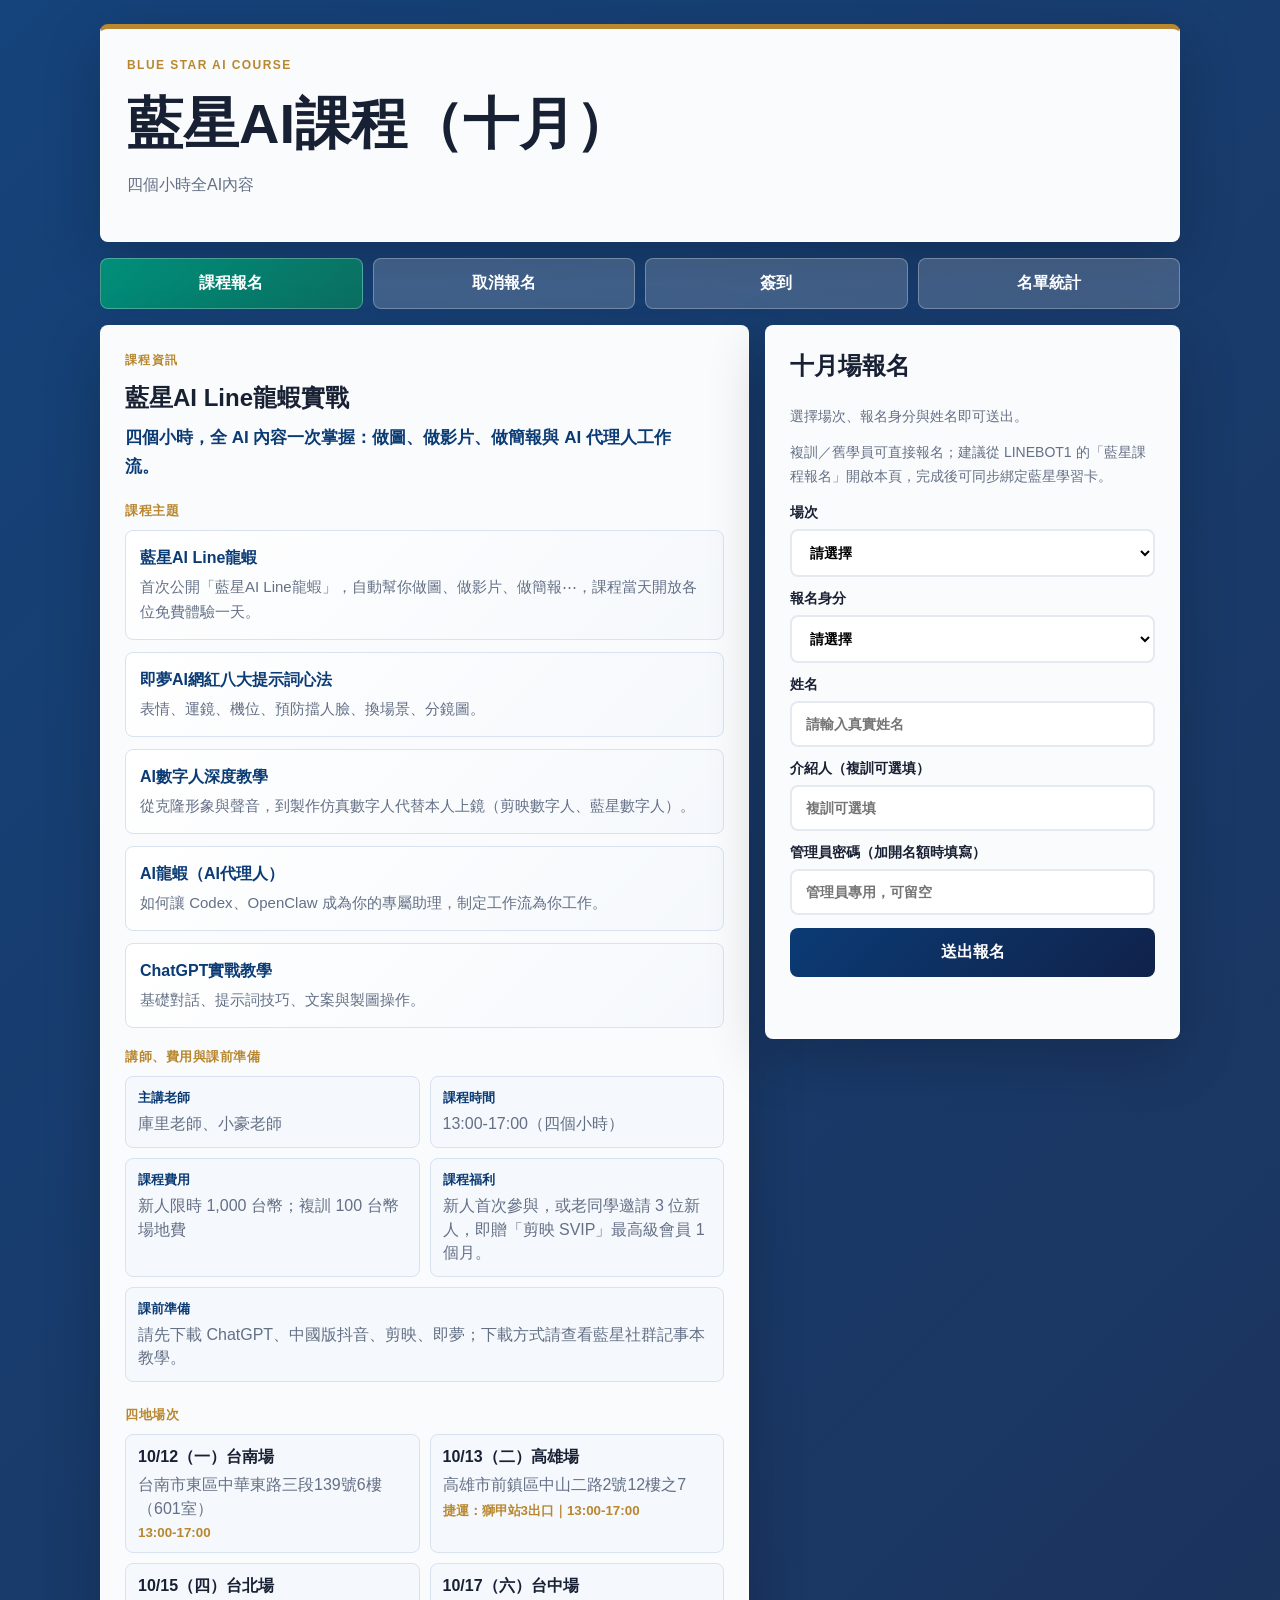
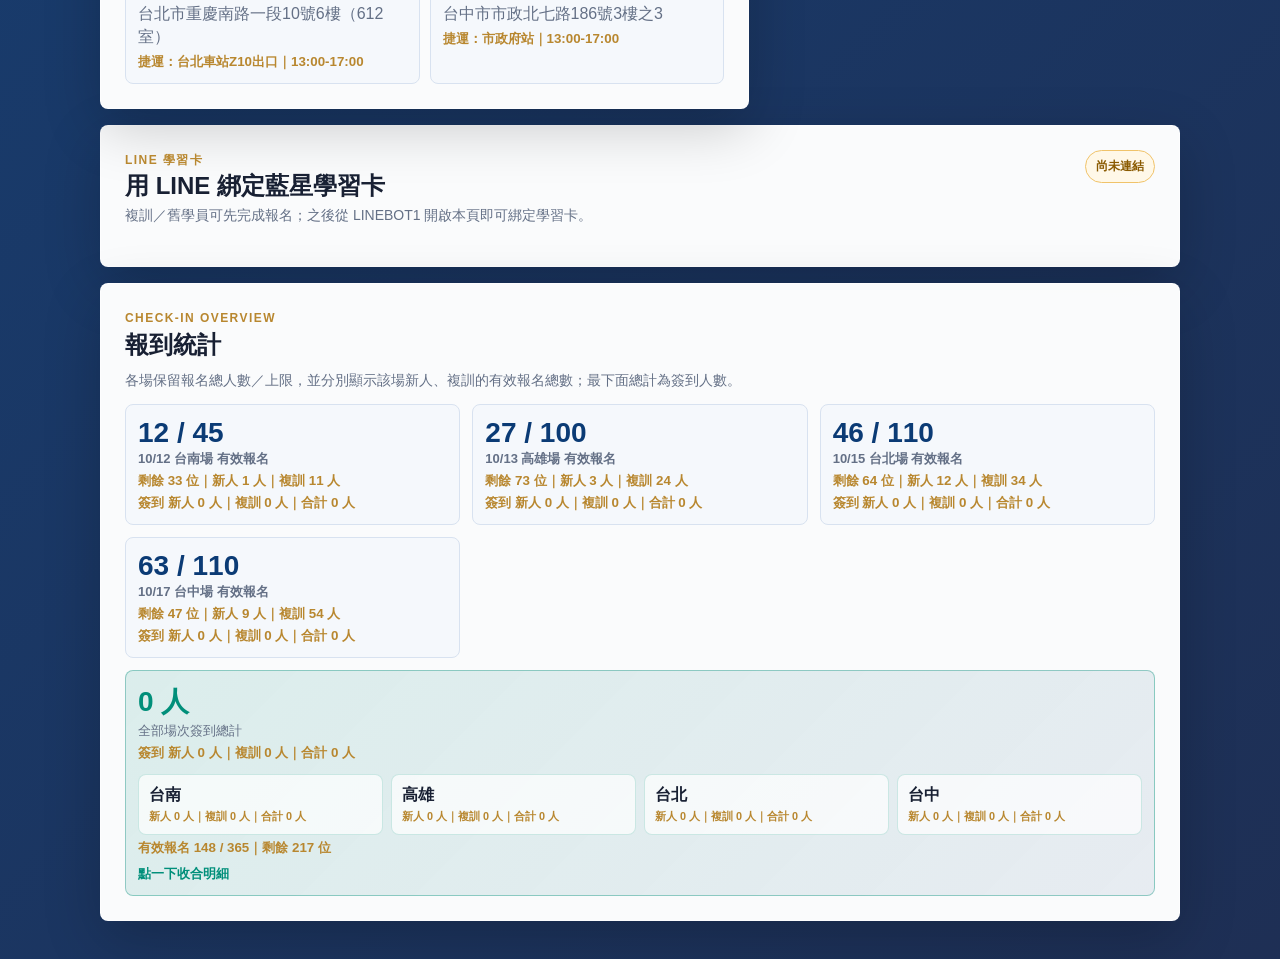
==== index.html @ 9836a5cd "Harden course check-in API connectivity" ====
<!doctype html>
<html lang="zh-Hant">
<head>
  <meta charset="utf-8">
  <meta name="viewport" content="width=device-width, initial-scale=1, viewport-fit=cover">
  <title>藍星AI課程（十月）｜報名簽到系統</title>
  <meta name="description" content="藍星AI課程十月場次報名、取消報名、學員簽到與名單統計系統。四個小時全AI內容。">
  <link rel="stylesheet" href="./styles.css?v=20260827010000">
</head>
<body>
  <main class="app">
    <section class="hero">
      <p class="eyebrow">Blue Star AI Course</p>
      <h1>藍星AI課程（十月）</h1>
      <p>四個小時全AI內容</p>
    </section>

    <nav class="tabs" aria-label="功能選單">
      <button class="tab active" type="button" data-view="register">課程報名</button>
      <button class="tab" type="button" data-view="cancel">取消報名</button>
      <button class="tab" type="button" data-view="checkin">簽到</button>
      <button class="tab" type="button" data-view="roster">名單統計</button>
    </nav>

    <section class="view active" id="register">
      <div class="grid">
        <article class="panel course">
          <p class="eyebrow">課程資訊</p>
          <h2>藍星AI Line龍蝦實戰</h2>
          <p class="course-lead">四個小時，全 AI 內容一次掌握：做圖、做影片、做簡報與 AI 代理人工作流。</p>
          <h3 class="section-label">課程主題</h3>
          <ul class="benefits">
            <li><strong>藍星AI Line龍蝦</strong><span>首次公開「藍星AI Line龍蝦」，自動幫你做圖、做影片、做簡報⋯，課程當天開放各位免費體驗一天。</span></li>
            <li><strong>即夢AI網紅八大提示詞心法</strong><span>表情、運鏡、機位、預防擋人臉、換場景、分鏡圖。</span></li>
            <li><strong>AI數字人深度教學</strong><span>從克隆形象與聲音，到製作仿真數字人代替本人上鏡（剪映數字人、藍星數字人）。</span></li>
            <li><strong>AI龍蝦（AI代理人）</strong><span>如何讓 Codex、OpenClaw 成為你的專屬助理，制定工作流為你工作。</span></li>
            <li><strong>ChatGPT實戰教學</strong><span>基礎對話、提示詞技巧、文案與製圖操作。</span></li>
          </ul>
          <h3 class="section-label">講師、費用與課前準備</h3>
          <div class="course-meta">
            <div><strong>主講老師</strong><span>庫里老師、小豪老師</span></div>
            <div><strong>課程時間</strong><span>13:00-17:00（四個小時）</span></div>
            <div><strong>課程費用</strong><span>新人限時 1,000 台幣；複訓 100 台幣場地費</span></div>
            <div><strong>課程福利</strong><span>新人首次參與，或老同學邀請 3 位新人，即贈「剪映 SVIP」最高級會員 1 個月。</span></div>
            <div><strong>課前準備</strong><span>請先下載 ChatGPT、中國版抖音、剪映、即夢；下載方式請查看藍星社群記事本教學。</span></div>
          </div>
          <h3 class="section-label session-heading">四地場次</h3>
          <div class="session-list" id="sessionList"></div>
        </article>

        <form class="panel form register-form" id="registerForm">
          <h2>十月場報名</h2>
          <p class="form-intro">選擇場次、報名身分與姓名即可送出。</p>
          <p class="form-hint">複訓／舊學員可直接報名；建議從 LINEBOT1 的「藍星課程報名」開啟本頁，完成後可同步綁定藍星學習卡。</p>
          <label>場次<select name="session" required></select></label>
          <label>報名身分
            <select name="participantType" required>
              <option value="">請選擇</option>
              <option value="新人">新人</option>
              <option value="複訓">複訓／舊學員</option>
            </select>
          </label>
          <label>姓名<input name="name" required autocomplete="name" placeholder="請輸入真實姓名"></label>
          <label id="introducerLabel">介紹人<input name="introducer" placeholder="新人必填，複訓選填"></label>
          <label>管理員密碼（加開名額時填寫）<input name="adminPin" type="password" inputmode="numeric" maxlength="4" autocomplete="off" placeholder="管理員專用，可留空"></label>
          <button type="submit">送出報名</button>
          <p class="message" id="registerMessage" aria-live="polite"></p>
        </form>
      </div>

      <section class="panel line-binding-panel" id="lineBindingPanel" aria-labelledby="lineBindingTitle">
        <div class="line-binding-head">
          <div>
            <p class="eyebrow">LINE 學習卡</p>
            <h2 id="lineBindingTitle">用 LINE 綁定藍星學習卡</h2>
            <p id="lineBindingStatus" class="form-hint">複訓／舊學員完成報名後，可從 LINEBOT1 的「藍星課程報名」按鈕開啟本頁，再綁定學習卡。</p>
          </div>
          <span class="line-status-badge" id="lineStatusBadge">尚未連結</span>
        </div>
        <div id="lineBindingFormWrap" hidden>
          <form class="binding-form" id="bindLearningCardForm">
            <label>已報名場次<select name="session" required></select></label>
            <label>報名姓名<input name="name" required autocomplete="name" placeholder="請輸入報名時使用的姓名"></label>
            <button type="submit">綁定我的學習卡</button>
            <p class="message" id="bindingMessage" aria-live="polite"></p>
          </form>
        </div>
      </section>
    </section>

    <section class="view" id="cancel">
      <form class="panel form narrow" id="cancelForm">
        <h2>取消報名</h2>
        <p class="form-hint">請填寫報名時的場次與姓名。</p>
        <label>場次<select name="session" required></select></label>
        <label>姓名<input name="name" required placeholder="請輸入報名姓名"></label>
        <label>取消原因<input name="reason" placeholder="選填"></label>
        <button type="submit" class="danger">確認取消報名</button>
        <p class="message" id="cancelMessage" aria-live="polite"></p>
      </form>
    </section>

    <section class="view" id="checkin">
      <section class="panel checkin-panel">
        <div class="quick-head">
          <div>
            <h2>簽到處</h2>
            <p>第一次成功輸入 PIN 後，這台裝置會自動記住，之後可直接選場次與姓名報到。</p>
          </div>
          <button type="button" id="quickRefresh">更新名單</button>
        </div>
        <form class="form checkin-form" id="checkinForm">
          <label>PIN<input name="pin" type="password" inputmode="numeric" maxlength="4" placeholder="第一次請輸入 PIN" required></label>
          <label>場次<select name="session" required></select></label>
          <label>姓名／搜尋<input name="name" required autocomplete="off" placeholder="請輸入或搜尋學員姓名"></label>
          <label>備註<input name="note" placeholder="選填"></label>
          <button type="submit">送出簽到</button>
          <p class="message" id="checkinMessage" aria-live="polite"></p>
        </form>

        <section class="success inline-success" id="successBox" hidden>
          <div class="ok">✓</div>
          <h2>報到成功</h2>
          <p id="successText"></p>
          <button type="button" id="replayVoice">播放語音</button>
        </section>

        <div class="undo-checkin" id="undoCheckinBox" hidden>
          <span id="undoCheckinText">上一筆報到可返回</span>
          <div class="undo-actions">
            <button type="button" id="quickReplayVoice">播放語音</button>
            <button type="button" class="danger" id="undoCheckin">返回上一筆報到</button>
          </div>
        </div>
        <p class="message" id="quickMessage" aria-live="polite"></p>
        <div class="quick-list" id="quickList"></div>
      </section>
    </section>

    <section class="view" id="roster">
      <div class="panel">
        <div class="roster-head">
          <div>
            <h2>十月報名與簽到名單</h2>
            <p class="sheet-note">十月名單獨立保存，九月報名與簽到紀錄已封存。</p>
          </div>
          <div class="roster-actions">
            <a class="sheet-link" id="sheetLink" href="#" target="_blank" rel="noopener">開啟 Google Sheet</a>
            <button type="button" id="refreshRoster">更新</button>
          </div>
        </div>
        <div class="roster" id="rosterList"></div>
      </div>
    </section>

    <section class="bottom-stats panel" aria-label="報到統計">
      <div class="bottom-stats-head">
        <div>
          <p class="eyebrow">Check-in Overview</p>
          <h2>報到統計</h2>
        </div>
      </div>
      <p class="stats-hint">各場保留報名總人數／上限，並分別顯示該場新人、複訓的有效報名總數；最下面總計為簽到人數。</p>
      <div class="stats" id="stats" aria-live="polite"></div>
    </section>

    <div class="modal" id="appModal" role="dialog" aria-modal="true" aria-labelledby="modalTitle" hidden>
      <div class="modal-backdrop" data-close-modal></div>
      <section class="modal-card" tabindex="-1">
        <button class="modal-close" type="button" aria-label="關閉彈窗" data-close-modal>×</button>
        <div class="ok modal-ok">✓</div>
        <h2 id="modalTitle">已報名成功</h2>
        <p id="modalMessage"></p>
        <div class="modal-body" id="modalBody"></div>
        <button type="button" class="modal-action" data-close-modal>關閉</button>
      </section>
    </div>
  </main>
  <script src="./script.js?v=20261014214500"></script>
</body>
</html>
---- styles.css ----
:root {
  color-scheme: light;
  --ink: #182033;
  --muted: #647086;
  --line: #d8e2f0;
  --blue: #0b3b75;
  --blue-2: #10224a;
  --green: #008f7a;
  --gold: #b8872f;
  --soft: #f5f8fc;
}

* { box-sizing: border-box; }
html, body { margin: 0; min-height: 100%; }
body {
  font-family: "Microsoft JhengHei", "PingFang TC", "Segoe UI", sans-serif;
  color: var(--ink);
  background: linear-gradient(135deg, rgba(11,59,117,.96), rgba(16,34,74,.94));
}
body.modal-open { overflow: hidden; }
.app {
  width: min(1080px, calc(100% - 28px));
  margin: 0 auto;
  padding: 24px 0 38px;
}
.hero, .panel {
  background: rgba(255,255,255,.98);
  border: 1px solid rgba(255,255,255,.7);
  border-radius: 8px;
  box-shadow: 0 18px 58px rgba(0,0,0,.2);
}
.hero {
  padding: 26px;
  border-top: 5px solid var(--gold);
}
.eyebrow {
  color: var(--gold);
  font-size: 12px;
  font-weight: 900;
  letter-spacing: .12em;
  text-transform: uppercase;
}
h1, h2, p { margin-top: 0; }
h1 { font-size: clamp(32px, 6vw, 56px); margin-bottom: 8px; letter-spacing: 0; }
h2 { font-size: 24px; margin-bottom: 14px; }
h3 { margin-top: 0; }
p { color: var(--muted); line-height: 1.7; }
.tabs {
  display: grid;
  grid-template-columns: repeat(4, 1fr);
  gap: 10px;
  margin: 16px 0;
}
button {
  border: 0;
  border-radius: 8px;
  background: linear-gradient(135deg, var(--blue), var(--blue-2));
  color: white;
  cursor: pointer;
  font: inherit;
  font-weight: 900;
  padding: 14px 16px;
}
button:disabled { opacity: .55; cursor: wait; }
button.danger { background: linear-gradient(135deg, #b42318, #7a271a); }
.tab { background: rgba(255,255,255,.18); border: 1px solid rgba(255,255,255,.28); }
.tab.active { background: linear-gradient(135deg, var(--green), #0b6f62); }
.view { display: none; }
.view.active { display: block; }
.grid {
  display: grid;
  grid-template-columns: minmax(0, 1.22fr) minmax(320px, .78fr);
  gap: 16px;
  align-items: start;
}
.panel { padding: 24px; }
.course-lead {
  max-width: 60ch;
  margin: -4px 0 20px;
  font-size: 17px;
  color: var(--blue);
  font-weight: 700;
}
.section-label {
  margin: 20px 0 10px;
  color: var(--gold);
  font-size: 13px;
  letter-spacing: .04em;
}
.session-heading { margin-top: 24px; }
.benefits {
  display: grid;
  gap: 12px;
  padding: 0;
  margin: 0 0 18px;
  line-height: 1.65;
  list-style: none;
}
.benefits li {
  display: block;
  padding: 14px;
  border: 1px solid var(--line);
  border-radius: 8px;
  background: linear-gradient(135deg, #ffffff, var(--soft));
  font-size: 15px;
  line-height: 1.65;
}
.benefits strong {
  display: block;
  margin-bottom: 4px;
  color: var(--blue);
  font-size: 16px;
}
.benefits span { color: var(--muted); }
.benefit-icon {
  display: grid;
  width: 46px;
  height: 46px;
  place-items: center;
  border-radius: 12px;
  background: #eaf2ff;
  font-size: 25px;
}
.course-meta {
  display: grid;
  grid-template-columns: repeat(2, minmax(0, 1fr));
  gap: 10px;
}
.course-meta > div:last-child { grid-column: 1 / -1; }
.course-meta div, .session-list div, .stat, .roster-card {
  border: 1px solid var(--line);
  border-radius: 8px;
  background: var(--soft);
  padding: 12px;
}
.course-meta strong, .course-meta span, .session-list strong, .session-list span, .session-list small {
  display: block;
}
.course-meta strong { color: var(--blue); font-size: 13px; }
.course-meta span, .session-list span { color: var(--muted); margin-top: 5px; line-height: 1.45; }
.session-list {
  display: grid;
  grid-template-columns: repeat(2, minmax(0, 1fr));
  gap: 10px;
  margin-top: 0;
}
.session-list small { color: var(--gold); margin-top: 5px; font-weight: 900; }
.form { display: grid; gap: 13px; }
.register-form { position: sticky; top: 18px; }
.form-intro { margin: -4px 0 4px; font-size: 14px; }
.line-binding-panel { margin-top: 16px; }
.line-binding-head {
  display: flex;
  align-items: flex-start;
  justify-content: space-between;
  gap: 16px;
  margin-bottom: 14px;
}
.line-binding-head h2 { margin-bottom: 6px; }
.line-binding-head p { margin-bottom: 0; }
.line-status-badge {
  flex: 0 0 auto;
  border: 1px solid #f0c36a;
  border-radius: 999px;
  padding: 7px 10px;
  color: #8a5a00;
  background: #fff8e8;
  font-size: 12px;
  font-weight: 900;
  white-space: nowrap;
}
.line-status-badge.connected {
  border-color: #9adbc8;
  color: #08745f;
  background: #edfff8;
}
.binding-form {
  display: grid;
  grid-template-columns: minmax(0, 1fr) minmax(0, 1fr) auto;
  align-items: end;
  gap: 12px;
}
.binding-form button { min-height: 49px; }
.narrow { max-width: 520px; margin: 0 auto; }
label { display: grid; gap: 7px; font-weight: 900; font-size: 14px; }
input, select {
  width: 100%;
  border: 2px solid #e5e9f0;
  border-radius: 8px;
  padding: 13px 14px;
  font: inherit;
  background: white;
}
input:focus, select:focus { outline: none; border-color: var(--blue); }
.message { min-height: 24px; margin: 0; font-weight: 900; }
.message.ok { color: var(--green); }
.message.err { color: #d92d20; }
.form-hint {
  margin: -4px 0 2px;
  font-size: 14px;
}
.success {
  max-width: 520px;
  margin: 16px auto 0;
  text-align: center;
}
.inline-success {
  max-width: none;
  margin: 14px 0;
  padding: 16px;
  border: 1px solid #b8ead7;
  border-radius: 8px;
  background: #f0fff9;
}
.inline-success .ok {
  width: 54px;
  height: 54px;
  font-size: 34px;
}
.inline-success h2 {
  margin-bottom: 6px;
}
.inline-success p {
  margin-bottom: 12px;
}
.ok {
  width: 74px;
  height: 74px;
  border-radius: 50%;
  display: grid;
  place-items: center;
  margin: 0 auto 14px;
  background: #e8fff7;
  color: var(--green);
  font-size: 46px;
  font-weight: 900;
}
.roster-head, .bottom-stats-head {
  display: flex;
  align-items: center;
  justify-content: space-between;
  gap: 12px;
  margin-bottom: 12px;
}
.roster-actions {
  display: flex;
  align-items: center;
  justify-content: flex-end;
  gap: 8px;
  flex-wrap: wrap;
}
.sheet-link {
  display: inline-flex;
  align-items: center;
  min-height: 42px;
  border-radius: 8px;
  padding: 10px 12px;
  background: var(--green);
  color: #fff;
  text-decoration: none;
  font-size: 14px;
  font-weight: 900;
}
.sheet-note { margin: -6px 0 0; font-size: 13px; }
.roster, .stats {
  display: grid;
  grid-template-columns: repeat(3, 1fr);
  gap: 12px;
}
.roster-card { padding: 14px; }
.roster-card h3 { margin: 0 0 10px; }
.person {
  padding: 9px 0;
  border-top: 1px solid #e5edf8;
  font-size: 14px;
}
.person span {
  margin-left: 8px;
  color: var(--green);
  font-weight: 900;
}
.person em {
  display: inline-flex;
  max-width: 100%;
  margin-left: 8px;
  padding: 2px 7px;
  border-radius: 999px;
  background: #e8f1ff;
  color: var(--blue);
  font-size: 12px;
  font-style: normal;
  font-weight: 900;
  overflow-wrap: anywhere;
  vertical-align: middle;
  white-space: normal;
}
.person small { display: block; color: var(--muted); margin-top: 3px; }
.person.cancelled {
  opacity: .68;
}
.person.cancelled strong {
  text-decoration: line-through;
}
.person.cancelled span {
  color: #b42318;
}
.stat strong { display: block; font-size: 28px; color: var(--blue); }
.stat span { font-size: 13px; color: var(--muted); }
.stat small { display: block; margin-top: 4px; color: var(--gold); font-weight: 900; }
.stat-button {
  width: 100%;
  text-align: left;
  background: var(--soft);
  color: var(--ink);
  cursor: pointer;
  transition: transform .16s ease, box-shadow .16s ease, border-color .16s ease;
}
.stat-button:hover,
.stat-button:focus-visible {
  transform: translateY(-2px);
  border-color: rgba(0,143,122,.45);
  box-shadow: 0 10px 24px rgba(0,0,0,.12);
  outline: none;
}
.stat-total {
  grid-column: 1 / -1;
  background: linear-gradient(135deg, rgba(0,143,122,.12), rgba(11,59,117,.08));
  border-color: rgba(0,143,122,.38);
}
.stat-total strong { color: var(--green); }
.stat-total-toggle {
  width: 100%;
  color: var(--ink);
  text-align: left;
  cursor: pointer;
  transition: transform .16s ease, box-shadow .16s ease, border-color .16s ease;
}
.stat-total-toggle:hover,
.stat-total-toggle:focus-visible {
  transform: translateY(-2px);
  border-color: rgba(0,143,122,.56);
  box-shadow: 0 10px 24px rgba(0,0,0,.12);
  outline: none;
}
.stat-total-toggle .stat-total-action {
  display: inline-flex;
  margin-top: 8px;
  color: var(--green);
  font-weight: 900;
}
.checkin-stats-collapsed .stat-total-toggle .stat-total-action {
  color: var(--gold);
}
.toggle-checkin-stats {
  min-height: 42px;
  padding: 10px 12px;
  border-radius: 8px;
  background: var(--green);
  color: #fff;
  font-size: 14px;
  font-weight: 900;
  white-space: nowrap;
}
.checkin-stats-collapsed .checkin-breakdown {
  display: none;
}
.city-checkin-grid {
  display: grid;
  grid-template-columns: repeat(4, minmax(0, 1fr));
  gap: 8px;
  margin-top: 12px;
}
.city-checkin-item {
  display: block;
  padding: 10px;
  border: 1px solid rgba(0,143,122,.18);
  border-radius: 8px;
  background: rgba(255,255,255,.7);
}
.city-checkin-item strong {
  font-size: 16px;
  color: var(--ink);
}
.city-checkin-item small {
  color: var(--gold);
}
.bottom-stats { margin-top: 16px; }
.bottom-stats-head h2, .bottom-stats-head p { margin-bottom: 0; }
.stats-hint {
  margin: -4px 0 12px;
  font-size: 14px;
}
.modal[hidden] { display: none; }
.modal {
  position: fixed;
  inset: 0;
  z-index: 50;
  display: grid;
  place-items: center;
  padding: 18px;
}
.modal-backdrop {
  position: absolute;
  inset: 0;
  background: rgba(11, 21, 40, .68);
  backdrop-filter: blur(6px);
}
.modal-card {
  position: relative;
  z-index: 1;
  width: min(560px, 100%);
  max-height: min(84vh, 720px);
  overflow: auto;
  padding: 26px;
  text-align: center;
  background: #fff;
  border-radius: 12px;
  box-shadow: 0 24px 80px rgba(0,0,0,.36);
}
.modal-close {
  position: absolute;
  top: 10px;
  right: 10px;
  width: 38px;
  height: 38px;
  padding: 0;
  border-radius: 999px;
  background: #eef3f8;
  color: var(--ink);
  font-size: 24px;
  line-height: 1;
}
.modal-ok {
  width: 64px;
  height: 64px;
  font-size: 40px;
}
.modal-card h2 {
  margin-bottom: 8px;
}
.modal-card p {
  margin-bottom: 14px;
}
.modal-body {
  text-align: left;
}
.modal-list {
  display: grid;
  gap: 8px;
  margin: 16px 0 4px;
}
.modal-person {
  padding: 12px;
  border: 1px solid var(--line);
  border-radius: 8px;
  background: var(--soft);
}
.modal-person strong,
.modal-person span,
.modal-person small {
  display: block;
}
.modal-person span {
  margin-top: 4px;
  color: var(--green);
  font-size: 14px;
  font-weight: 900;
}
.modal-person small {
  margin-top: 3px;
  color: var(--muted);
  font-size: 12px;
}
.modal-empty {
  text-align: center;
}
.modal-action {
  margin-top: 16px;
  min-width: 132px;
}
.staff-app {
  max-width: 920px;
}
.staff-hero {
  display: grid;
  grid-template-columns: minmax(0, 1fr) auto;
  align-items: center;
  gap: 12px;
}
.staff-hero h1 {
  margin-bottom: 6px;
}
.staff-hero p {
  margin-bottom: 0;
}
.staff-toolbar {
  display: grid;
  grid-template-columns: 180px 150px minmax(220px, 1fr) auto;
  align-items: end;
  gap: 12px;
  margin: 16px 0;
}
.staff-stats {
  margin-bottom: 12px;
}
.staff-list {
  display: grid;
  gap: 8px;
}
.staff-row {
  display: grid;
  grid-template-columns: minmax(0, 1fr) 104px;
  align-items: center;
  gap: 12px;
  padding: 12px;
  border: 1px solid var(--line);
  border-radius: 8px;
  background: var(--soft);
}
.staff-row strong,
.staff-row span {
  display: block;
}
.staff-row span {
  margin-top: 4px;
  color: var(--muted);
  font-size: 13px;
}
.staff-row.done {
  background: #eefaf6;
}
.staff-row.done strong {
  color: var(--green);
}
.staff-row button {
  min-height: 44px;
  padding: 10px 12px;
}
.quick-checkin,
.checkin-panel {
  max-width: 860px;
  margin: 0 auto;
}
.quick-head {
  display: flex;
  align-items: center;
  justify-content: space-between;
  gap: 12px;
  margin-bottom: 12px;
}
.quick-head h2,
.quick-head p {
  margin-bottom: 0;
}
.quick-controls {
  display: grid;
  grid-template-columns: 220px minmax(220px, 1fr);
  gap: 12px;
  margin-bottom: 12px;
}
.checkin-form {
  grid-template-columns: 150px minmax(180px, 1fr) minmax(220px, 1.3fr);
  align-items: end;
  margin-bottom: 12px;
}
.checkin-form label:nth-of-type(4),
.checkin-form .message {
  grid-column: 1 / -1;
}
.checkin-form button {
  min-height: 50px;
}
.quick-list {
  display: grid;
  gap: 8px;
  max-height: 560px;
  overflow: auto;
  padding-right: 3px;
}
.undo-checkin {
  display: flex;
  align-items: center;
  justify-content: space-between;
  gap: 12px;
  margin: 6px 0 12px;
  padding: 12px;
  border: 1px solid #ffd3c8;
  border-radius: 8px;
  background: #fff4f0;
}
.undo-checkin span {
  color: #7a271a;
  font-weight: 900;
}
.undo-checkin button {
  min-height: 42px;
  padding: 10px 12px;
}
.undo-actions {
  display: flex;
  align-items: center;
  gap: 8px;
}

@media (max-width: 760px) {
  .app { width: min(100% - 22px, 1080px); padding-top: 12px; }
  .grid, .course-meta, .roster, .stats { grid-template-columns: 1fr; }
  .session-list { grid-template-columns: 1fr; }
  .course-meta > div:last-child { grid-column: auto; }
  .register-form { position: static; }
  .line-binding-head { display: block; }
  .line-status-badge { display: inline-block; margin-top: 10px; }
  .binding-form { grid-template-columns: 1fr; }
  .city-checkin-grid { grid-template-columns: 1fr; }
  .toggle-checkin-stats { width: 100%; }
  .panel, .hero { padding: 18px; }
  .tabs { grid-template-columns: repeat(2, 1fr); gap: 6px; }
  .tab { padding: 12px 8px; }
  h1 { font-size: 34px; }
  .roster-head, .bottom-stats-head { align-items: flex-start; flex-direction: column; }
  .staff-hero,
  .staff-toolbar,
  .staff-row {
    grid-template-columns: 1fr;
  }
  .staff-row button {
    width: 100%;
  }
  .quick-head {
    align-items: stretch;
    flex-direction: column;
  }
  .quick-controls,
  .checkin-form {
    grid-template-columns: 1fr;
  }
  .checkin-form label:nth-of-type(4),
  .checkin-form .message {
    grid-column: auto;
  }
  .undo-checkin {
    align-items: stretch;
    flex-direction: column;
  }
  .undo-actions {
    align-items: stretch;
    flex-direction: column;
  }
}
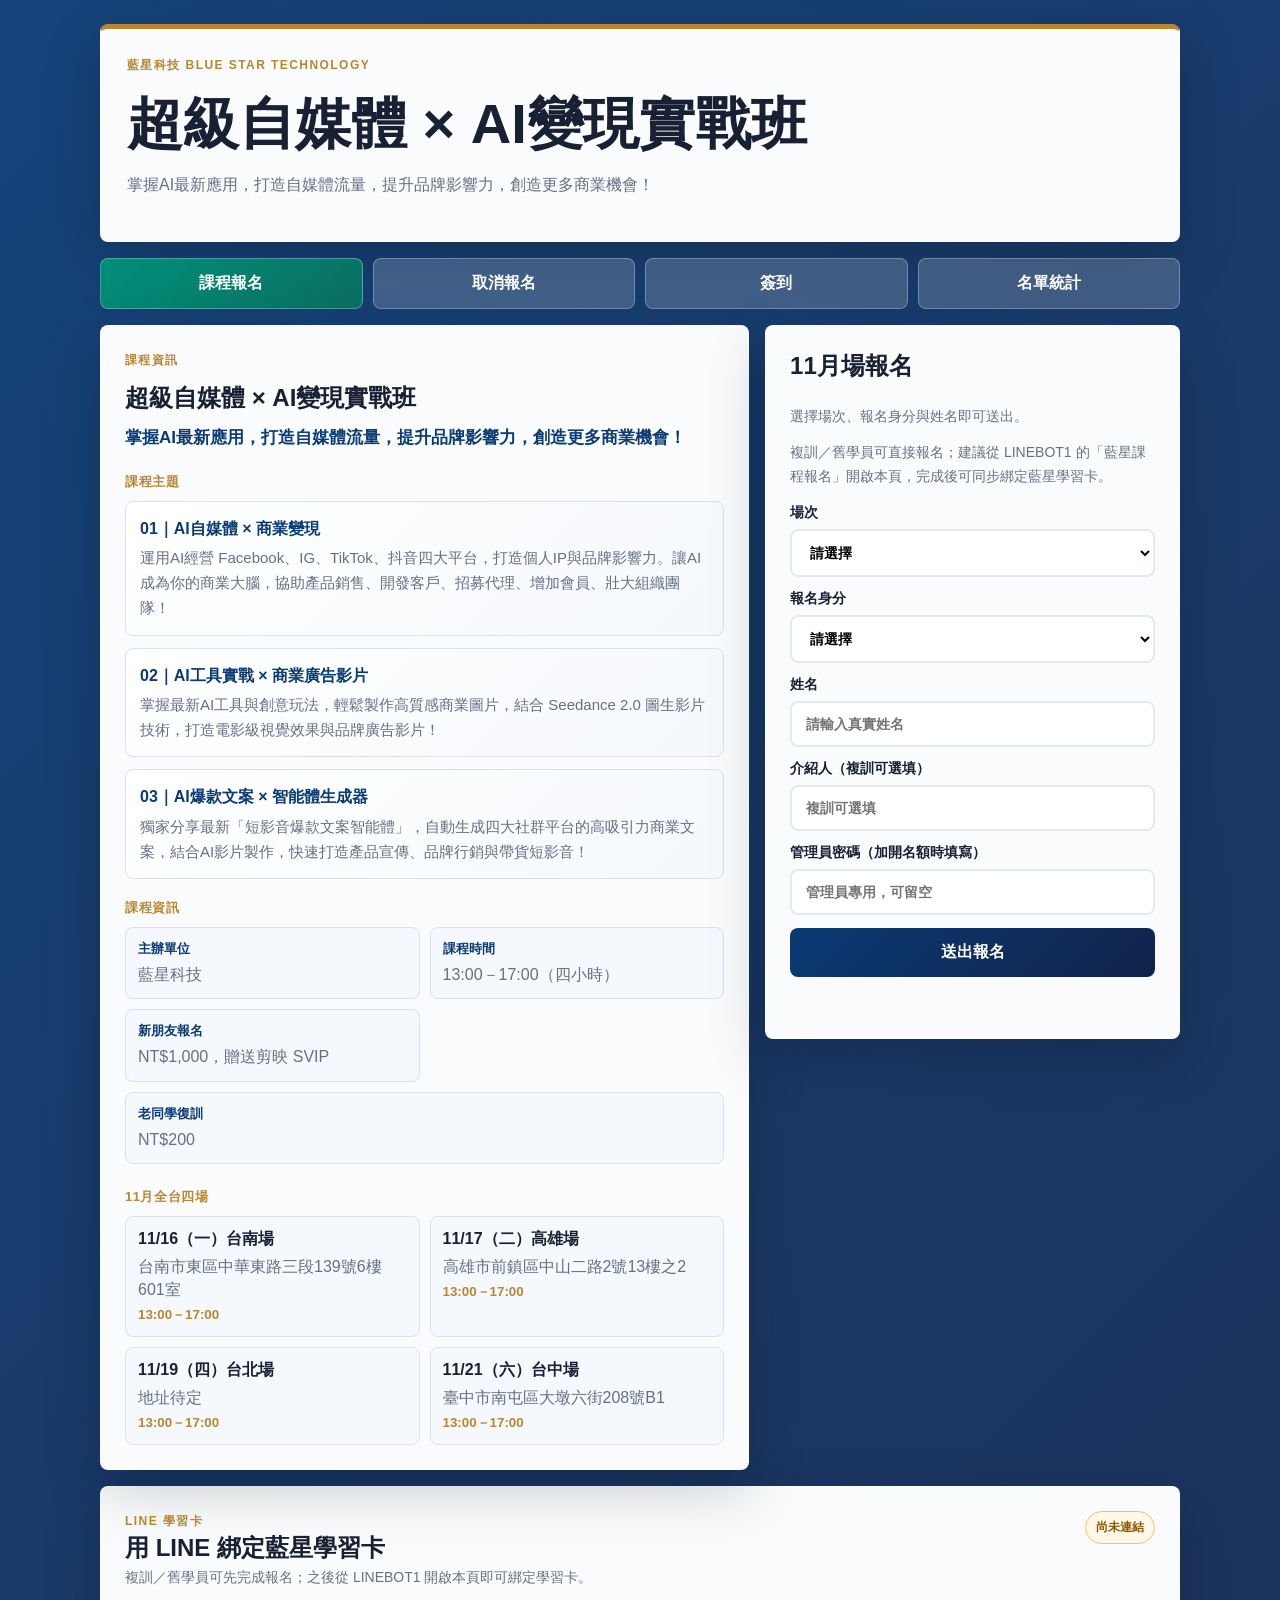
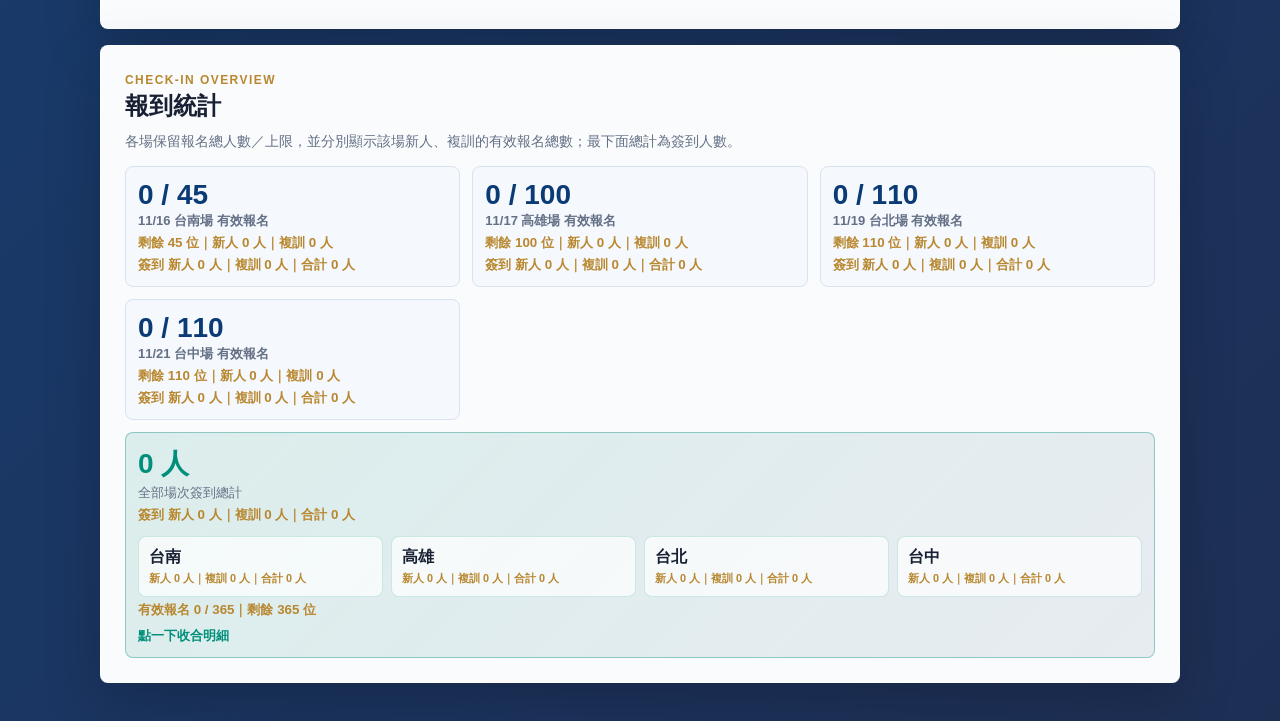
==== commit c85719cb: "Update Blue Star course for November sessions" ====
--- a/index.html
+++ b/index.html
@@ -3,16 +3,16 @@
 <head>
   <meta charset="utf-8">
   <meta name="viewport" content="width=device-width, initial-scale=1, viewport-fit=cover">
-  <title>藍星AI課程（十月）｜報名簽到系統</title>
-  <meta name="description" content="藍星AI課程十月場次報名、取消報名、學員簽到與名單統計系統。四個小時全AI內容。">
+  <title>超級自媒體 × AI變現實戰班｜藍星科技</title>
+  <meta name="description" content="藍星科技超級自媒體 × AI變現實戰班：掌握 AI 最新應用、打造自媒體流量、提升品牌影響力，創造更多商業機會。">
   <link rel="stylesheet" href="./styles.css?v=20260827010000">
 </head>
 <body>
   <main class="app">
     <section class="hero">
-      <p class="eyebrow">Blue Star AI Course</p>
-      <h1>藍星AI課程（十月）</h1>
-      <p>四個小時全AI內容</p>
+      <p class="eyebrow">藍星科技 Blue Star Technology</p>
+      <h1>超級自媒體 × AI變現實戰班</h1>
+      <p>掌握AI最新應用，打造自媒體流量，提升品牌影響力，創造更多商業機會！</p>
     </section>
 
     <nav class="tabs" aria-label="功能選單">
@@ -26,30 +26,27 @@
       <div class="grid">
         <article class="panel course">
           <p class="eyebrow">課程資訊</p>
-          <h2>藍星AI Line龍蝦實戰</h2>
-          <p class="course-lead">四個小時，全 AI 內容一次掌握：做圖、做影片、做簡報與 AI 代理人工作流。</p>
+          <h2>超級自媒體 × AI變現實戰班</h2>
+          <p class="course-lead">掌握AI最新應用，打造自媒體流量，提升品牌影響力，創造更多商業機會！</p>
           <h3 class="section-label">課程主題</h3>
           <ul class="benefits">
-            <li><strong>藍星AI Line龍蝦</strong><span>首次公開「藍星AI Line龍蝦」，自動幫你做圖、做影片、做簡報⋯，課程當天開放各位免費體驗一天。</span></li>
-            <li><strong>即夢AI網紅八大提示詞心法</strong><span>表情、運鏡、機位、預防擋人臉、換場景、分鏡圖。</span></li>
-            <li><strong>AI數字人深度教學</strong><span>從克隆形象與聲音，到製作仿真數字人代替本人上鏡（剪映數字人、藍星數字人）。</span></li>
-            <li><strong>AI龍蝦（AI代理人）</strong><span>如何讓 Codex、OpenClaw 成為你的專屬助理，制定工作流為你工作。</span></li>
-            <li><strong>ChatGPT實戰教學</strong><span>基礎對話、提示詞技巧、文案與製圖操作。</span></li>
+            <li><strong>01｜AI自媒體 × 商業變現</strong><span>運用AI經營 Facebook、IG、TikTok、抖音四大平台，打造個人IP與品牌影響力。讓AI成為你的商業大腦，協助產品銷售、開發客戶、招募代理、增加會員、壯大組織團隊！</span></li>
+            <li><strong>02｜AI工具實戰 × 商業廣告影片</strong><span>掌握最新AI工具與創意玩法，輕鬆製作高質感商業圖片，結合 Seedance 2.0 圖生影片技術，打造電影級視覺效果與品牌廣告影片！</span></li>
+            <li><strong>03｜AI爆款文案 × 智能體生成器</strong><span>獨家分享最新「短影音爆款文案智能體」，自動生成四大社群平台的高吸引力商業文案，結合AI影片製作，快速打造產品宣傳、品牌行銷與帶貨短影音！</span></li>
           </ul>
-          <h3 class="section-label">講師、費用與課前準備</h3>
+          <h3 class="section-label">課程資訊</h3>
           <div class="course-meta">
-            <div><strong>主講老師</strong><span>庫里老師、小豪老師</span></div>
-            <div><strong>課程時間</strong><span>13:00-17:00（四個小時）</span></div>
-            <div><strong>課程費用</strong><span>新人限時 1,000 台幣；複訓 100 台幣場地費</span></div>
-            <div><strong>課程福利</strong><span>新人首次參與，或老同學邀請 3 位新人，即贈「剪映 SVIP」最高級會員 1 個月。</span></div>
-            <div><strong>課前準備</strong><span>請先下載 ChatGPT、中國版抖音、剪映、即夢；下載方式請查看藍星社群記事本教學。</span></div>
+            <div><strong>主辦單位</strong><span>藍星科技</span></div>
+            <div><strong>課程時間</strong><span>13:00－17:00（四小時）</span></div>
+            <div><strong>新朋友報名</strong><span>NT$1,000，贈送剪映 SVIP</span></div>
+            <div><strong>老同學復訓</strong><span>NT$200</span></div>
           </div>
-          <h3 class="section-label session-heading">四地場次</h3>
+          <h3 class="section-label session-heading">11月全台四場</h3>
           <div class="session-list" id="sessionList"></div>
         </article>
 
         <form class="panel form register-form" id="registerForm">
-          <h2>十月場報名</h2>
+          <h2>11月場報名</h2>
           <p class="form-intro">選擇場次、報名身分與姓名即可送出。</p>
           <p class="form-hint">複訓／舊學員可直接報名；建議從 LINEBOT1 的「藍星課程報名」開啟本頁，完成後可同步綁定藍星學習卡。</p>
           <label>場次<select name="session" required></select></label>
@@ -141,8 +138,8 @@
       <div class="panel">
         <div class="roster-head">
           <div>
-            <h2>十月報名與簽到名單</h2>
-            <p class="sheet-note">十月名單獨立保存，九月報名與簽到紀錄已封存。</p>
+            <h2>11月報名與簽到名單</h2>
+            <p class="sheet-note">11月名單獨立保存；10月報名與簽到紀錄已備份封存。</p>
           </div>
           <div class="roster-actions">
             <a class="sheet-link" id="sheetLink" href="#" target="_blank" rel="noopener">開啟 Google Sheet</a>
@@ -176,6 +173,6 @@
       </section>
     </div>
   </main>
-  <script src="./script.js?v=20261014214500"></script>
+  <script src="./script.js?v=20261020203000"></script>
 </body>
 </html>
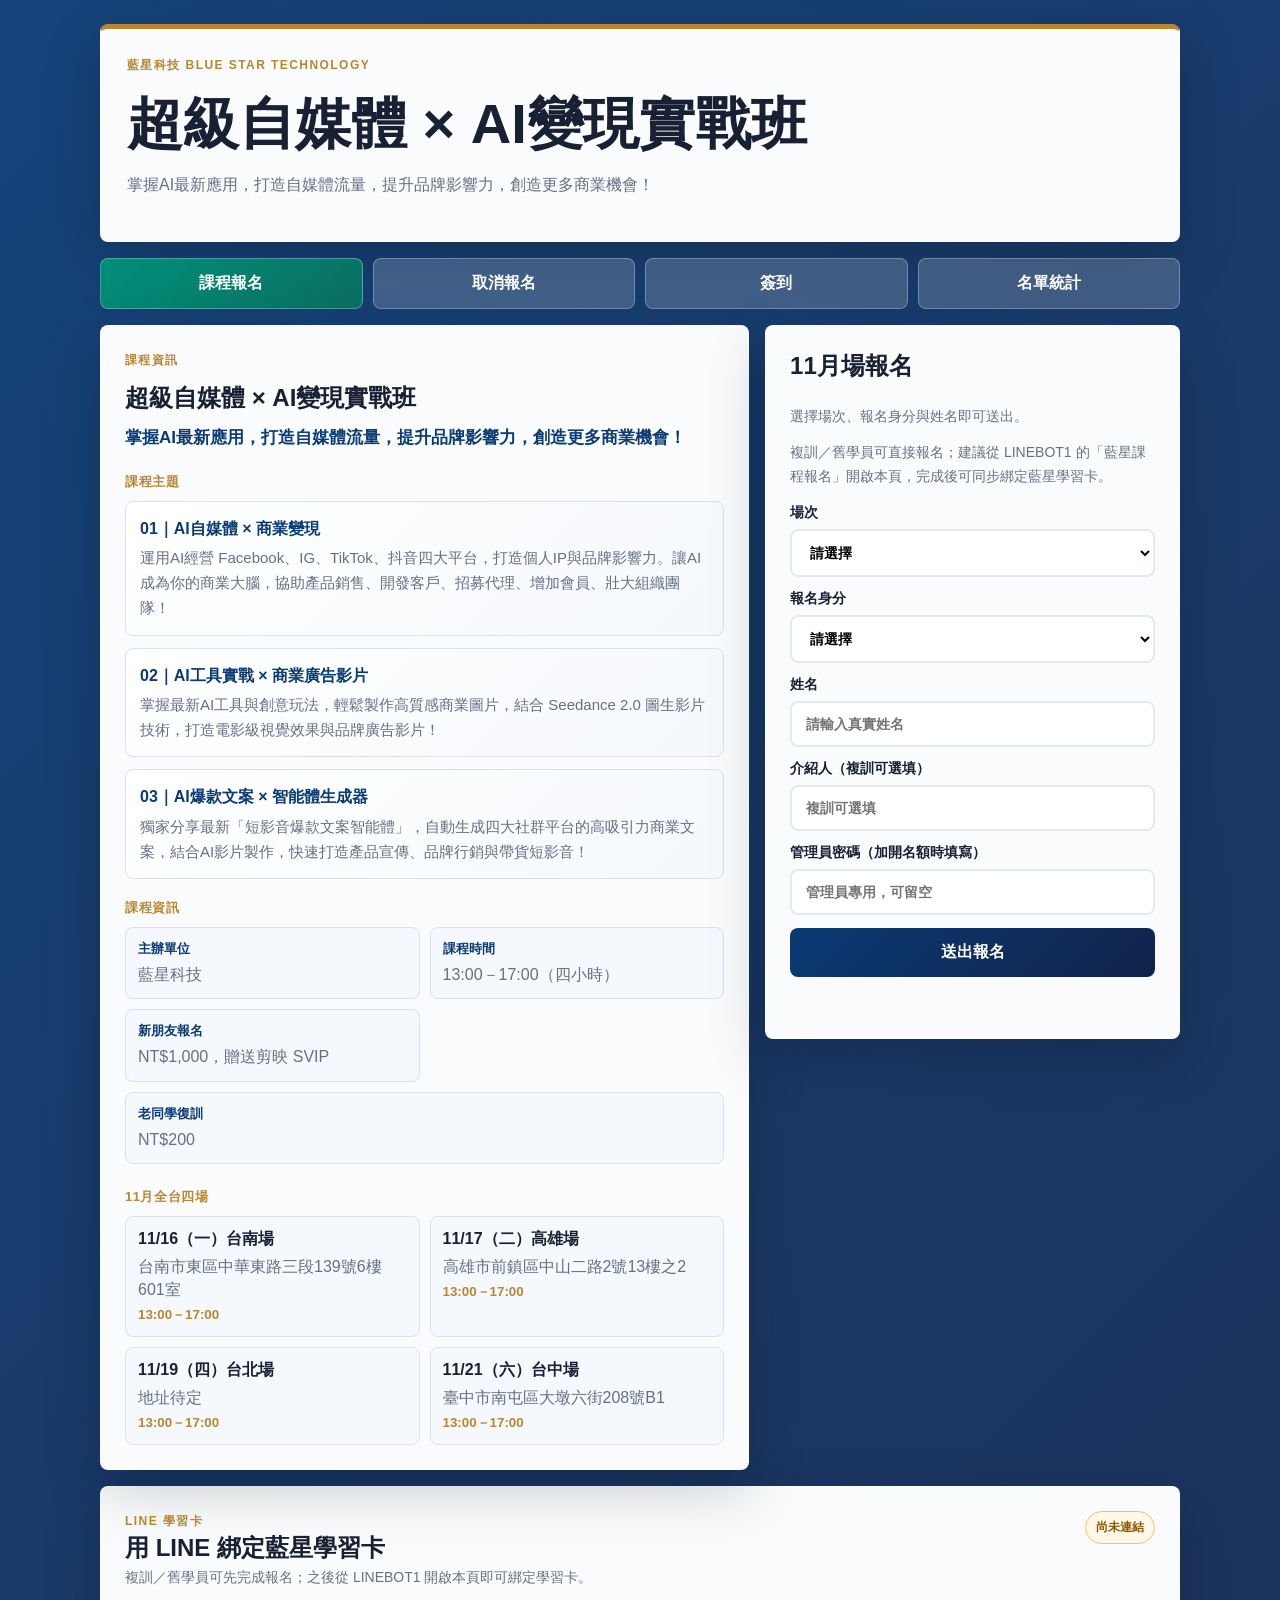
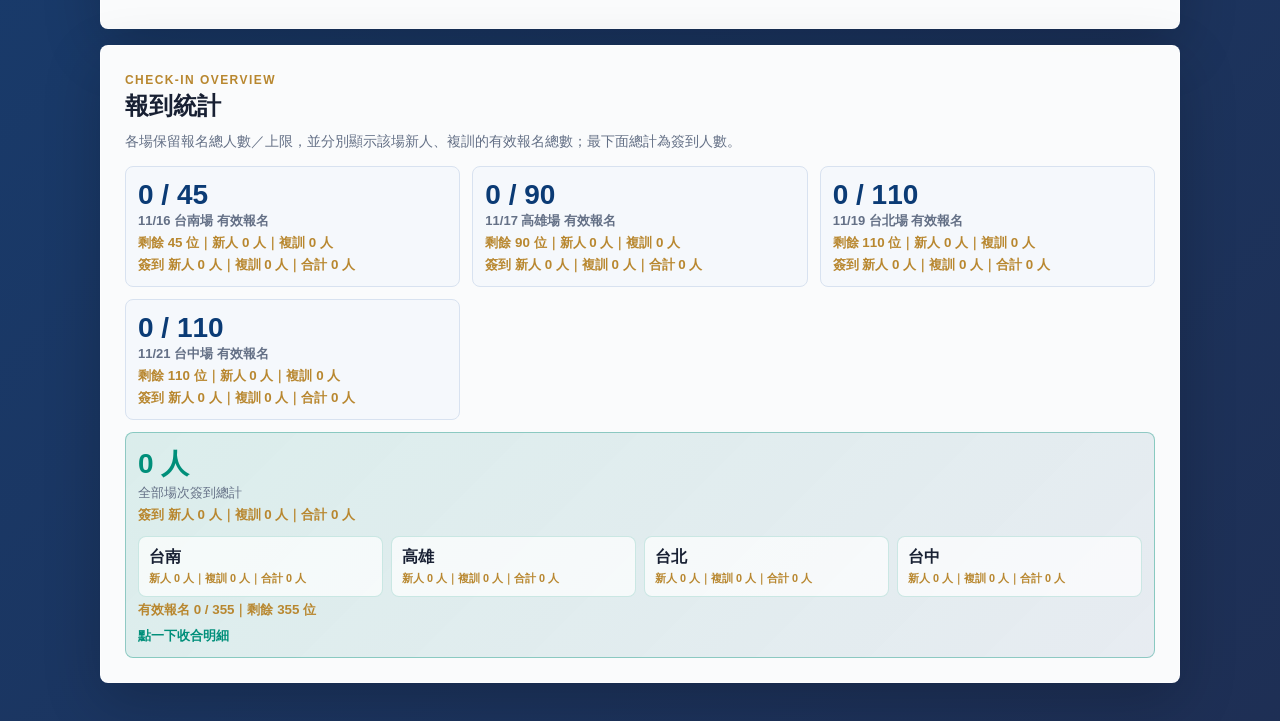
==== commit 6242a51f: "Reduce November Kaohsiung capacity to 90" ====
--- a/index.html
+++ b/index.html
@@ -173,6 +173,6 @@
       </section>
     </div>
   </main>
-  <script src="./script.js?v=20261020203000"></script>
+  <script src="./script.js?v=20261020211739"></script>
 </body>
 </html>
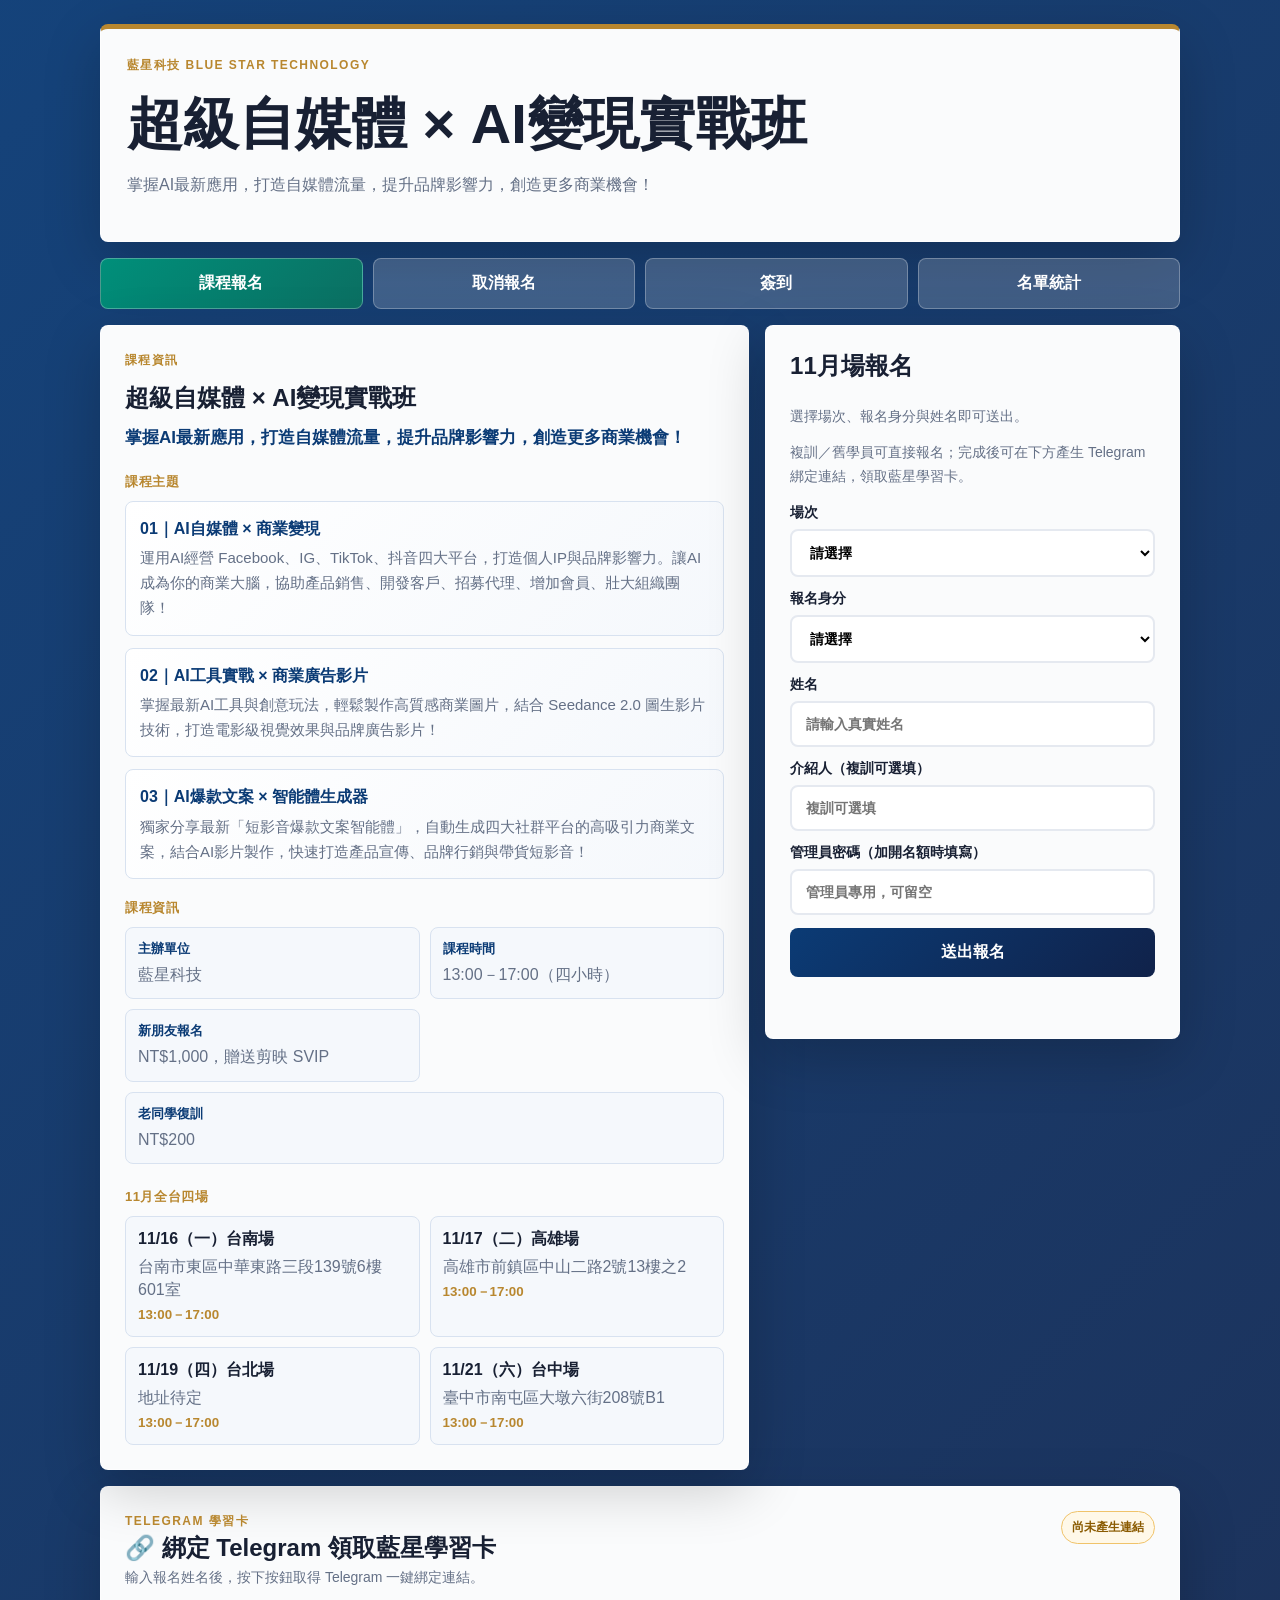
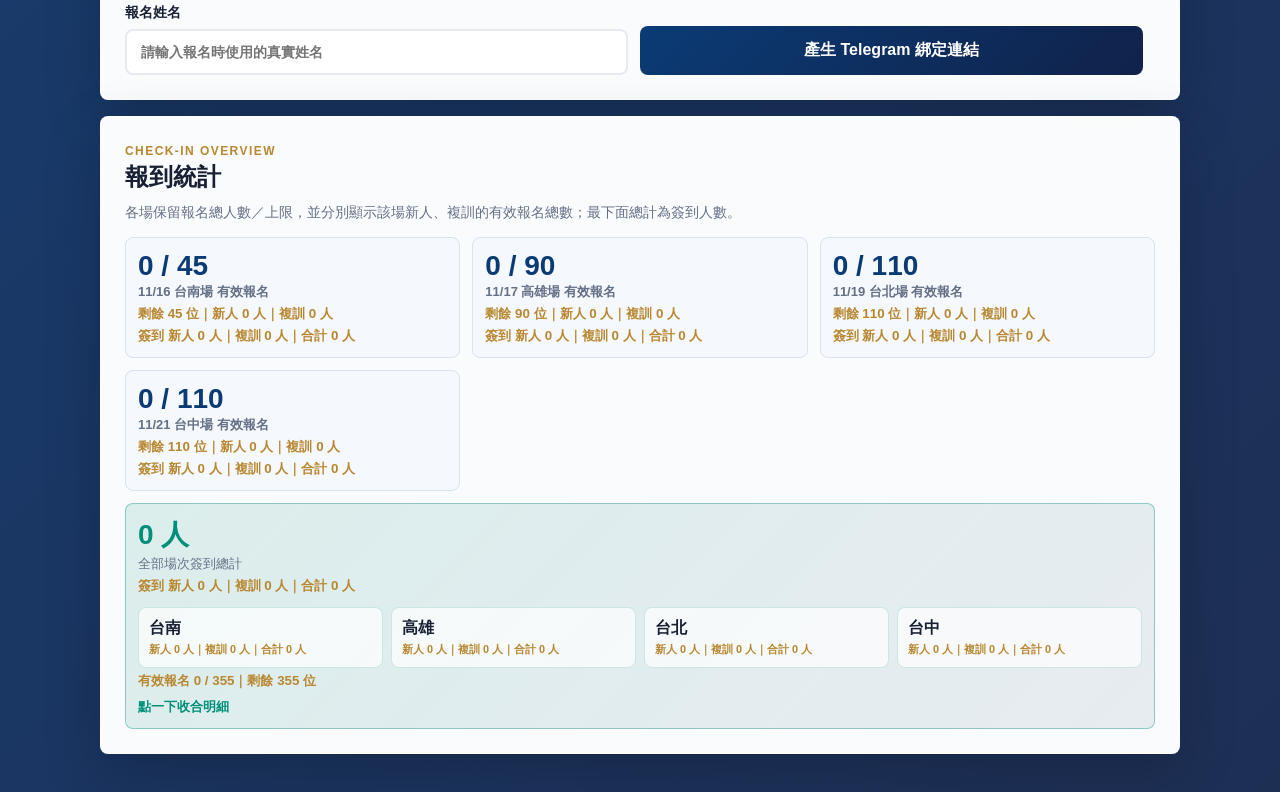
==== commit 91d7c348: "Replace LINE learning card binding with Telegram deep link" ====
--- a/index.html
+++ b/index.html
@@ -48,7 +48,7 @@
         <form class="panel form register-form" id="registerForm">
           <h2>11月場報名</h2>
           <p class="form-intro">選擇場次、報名身分與姓名即可送出。</p>
-          <p class="form-hint">複訓／舊學員可直接報名；建議從 LINEBOT1 的「藍星課程報名」開啟本頁，完成後可同步綁定藍星學習卡。</p>
+          <p class="form-hint">複訓／舊學員可直接報名；完成後可在下方產生 Telegram 綁定連結，領取藍星學習卡。</p>
           <label>場次<select name="session" required></select></label>
           <label>報名身分
             <select name="participantType" required>
@@ -68,18 +68,20 @@
       <section class="panel line-binding-panel" id="lineBindingPanel" aria-labelledby="lineBindingTitle">
         <div class="line-binding-head">
           <div>
-            <p class="eyebrow">LINE 學習卡</p>
-            <h2 id="lineBindingTitle">用 LINE 綁定藍星學習卡</h2>
-            <p id="lineBindingStatus" class="form-hint">複訓／舊學員完成報名後，可從 LINEBOT1 的「藍星課程報名」按鈕開啟本頁，再綁定學習卡。</p>
+            <p class="eyebrow">Telegram 學習卡</p>
+            <h2 id="lineBindingTitle">🔗 綁定 Telegram 領取藍星學習卡</h2>
+            <p id="lineBindingStatus" class="form-hint">輸入報名時使用的真實姓名，產生 Telegram 一鍵綁定連結。</p>
           </div>
-          <span class="line-status-badge" id="lineStatusBadge">尚未連結</span>
+          <span class="line-status-badge" id="lineStatusBadge">尚未產生連結</span>
         </div>
-        <div id="lineBindingFormWrap" hidden>
+        <div id="lineBindingFormWrap">
           <form class="binding-form" id="bindLearningCardForm">
-            <label>已報名場次<select name="session" required></select></label>
-            <label>報名姓名<input name="name" required autocomplete="name" placeholder="請輸入報名時使用的姓名"></label>
-            <button type="submit">綁定我的學習卡</button>
+            <label>報名姓名<input name="name" required autocomplete="name" placeholder="請輸入報名時使用的真實姓名"></label>
+            <button type="submit">產生 Telegram 綁定連結</button>
             <p class="message" id="bindingMessage" aria-live="polite"></p>
+            <p class="form-hint" id="telegramBindLinkWrap" hidden>
+              <a id="telegramBindLink" href="#" target="_blank" rel="noopener">開啟 Telegram 完成綁定</a>
+            </p>
           </form>
         </div>
       </section>
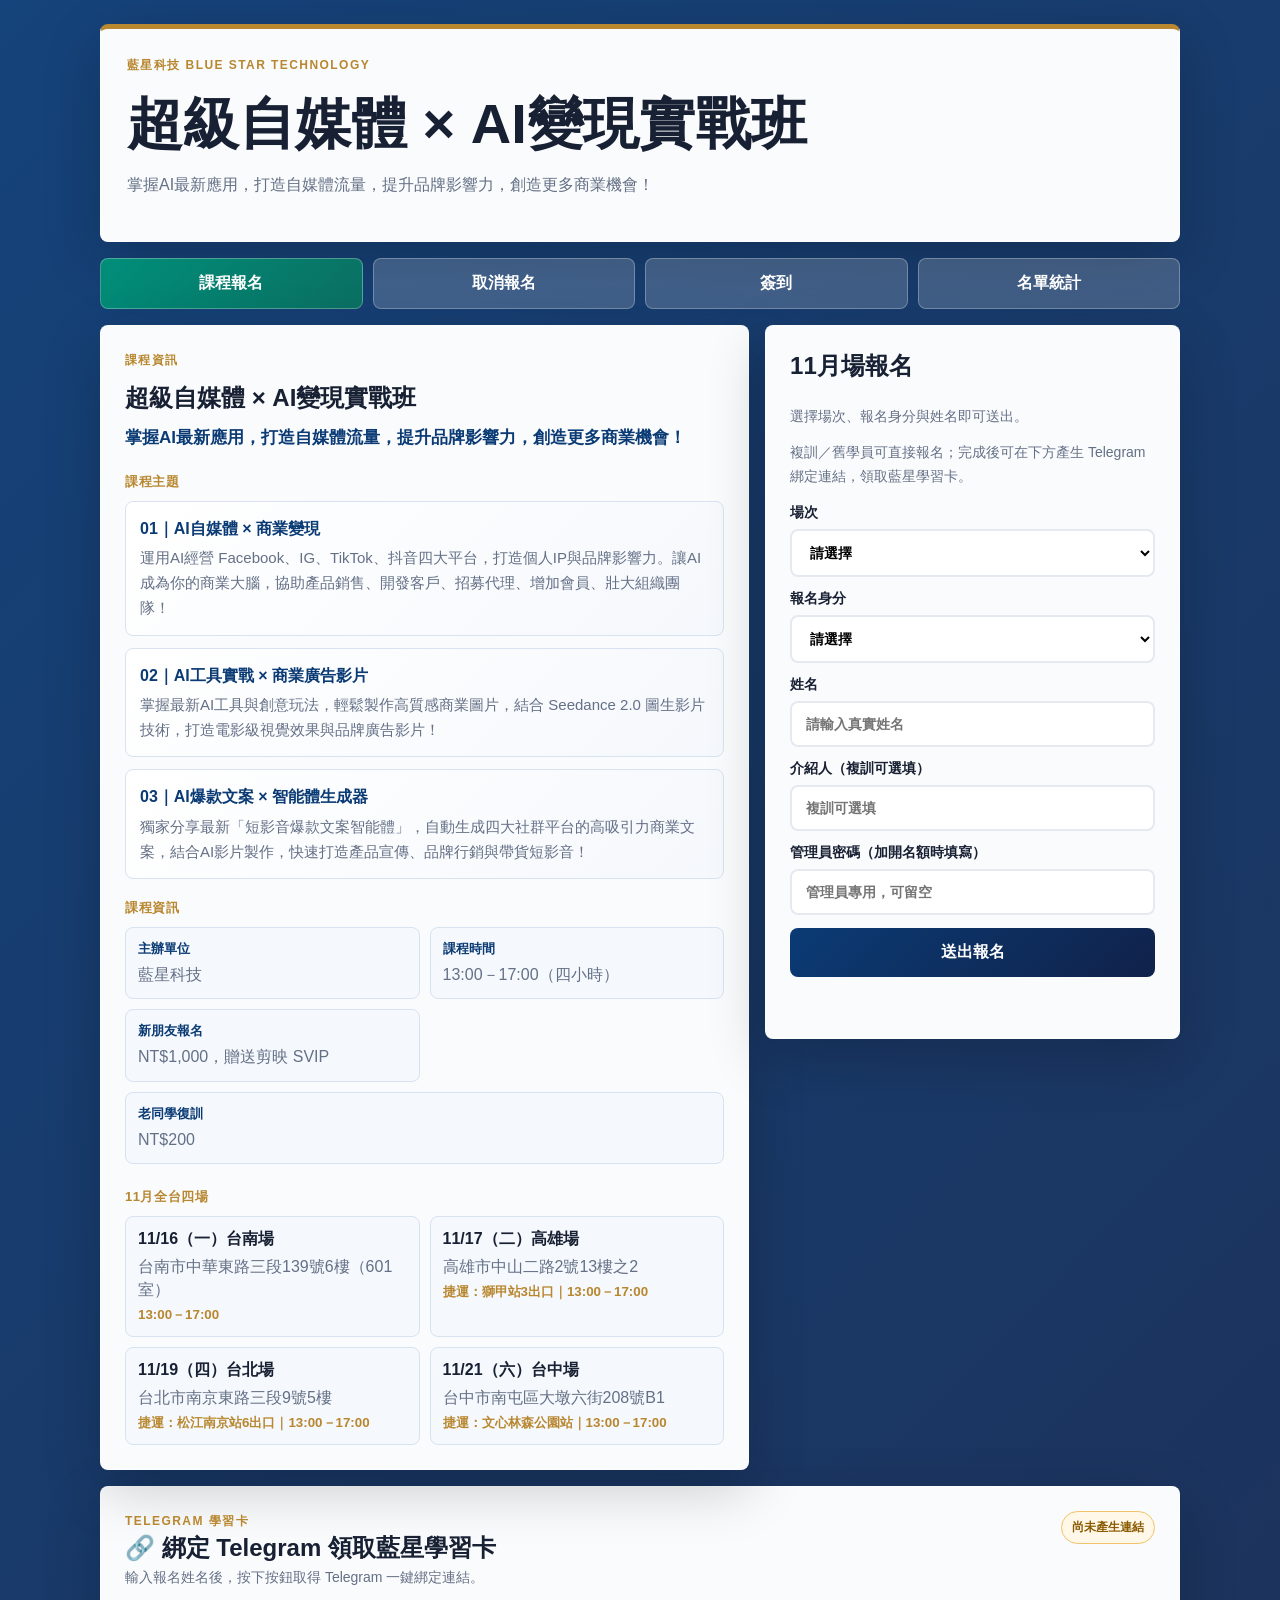
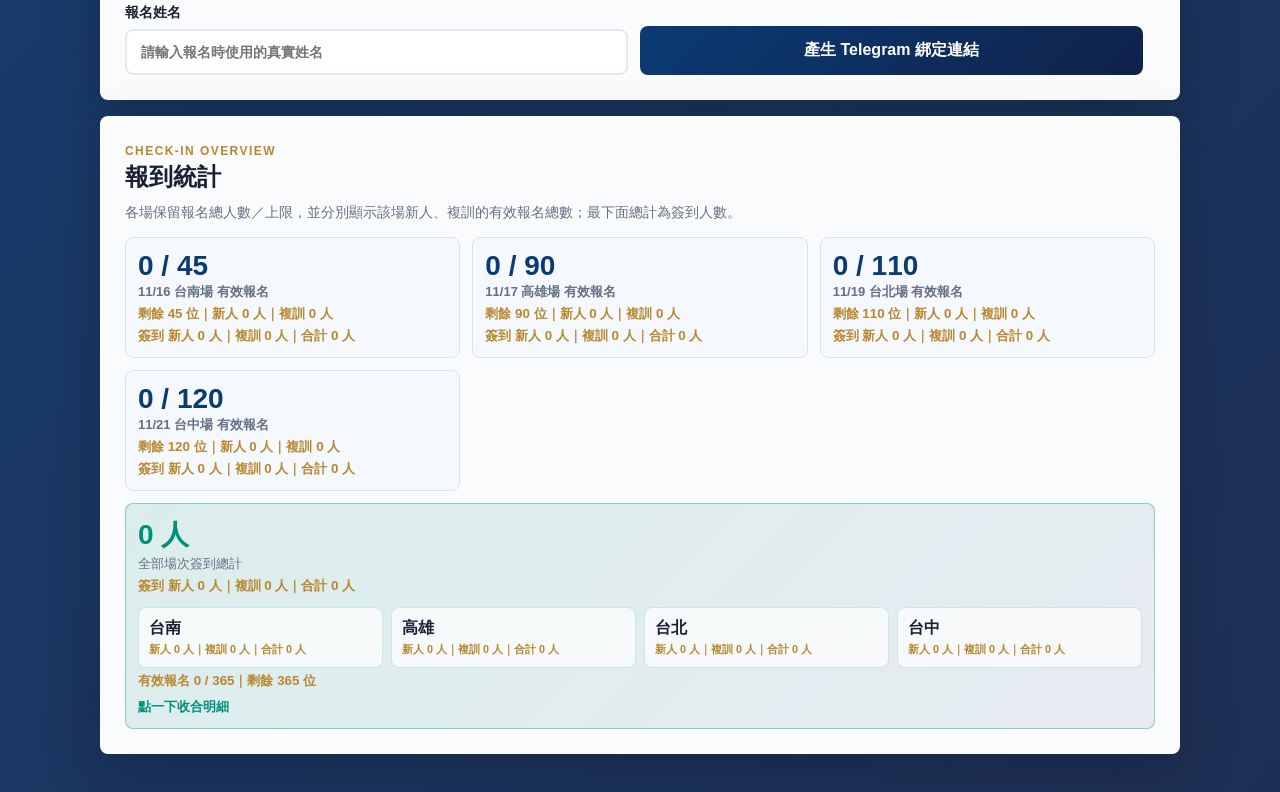
==== commit 9678bbea: "Update November course venues and Taichung capacity" ====
--- a/index.html
+++ b/index.html
@@ -175,6 +175,6 @@
       </section>
     </div>
   </main>
-  <script src="./script.js?v=20261020211739"></script>
+  <script src="./script.js?v=20261028175403"></script>
 </body>
 </html>
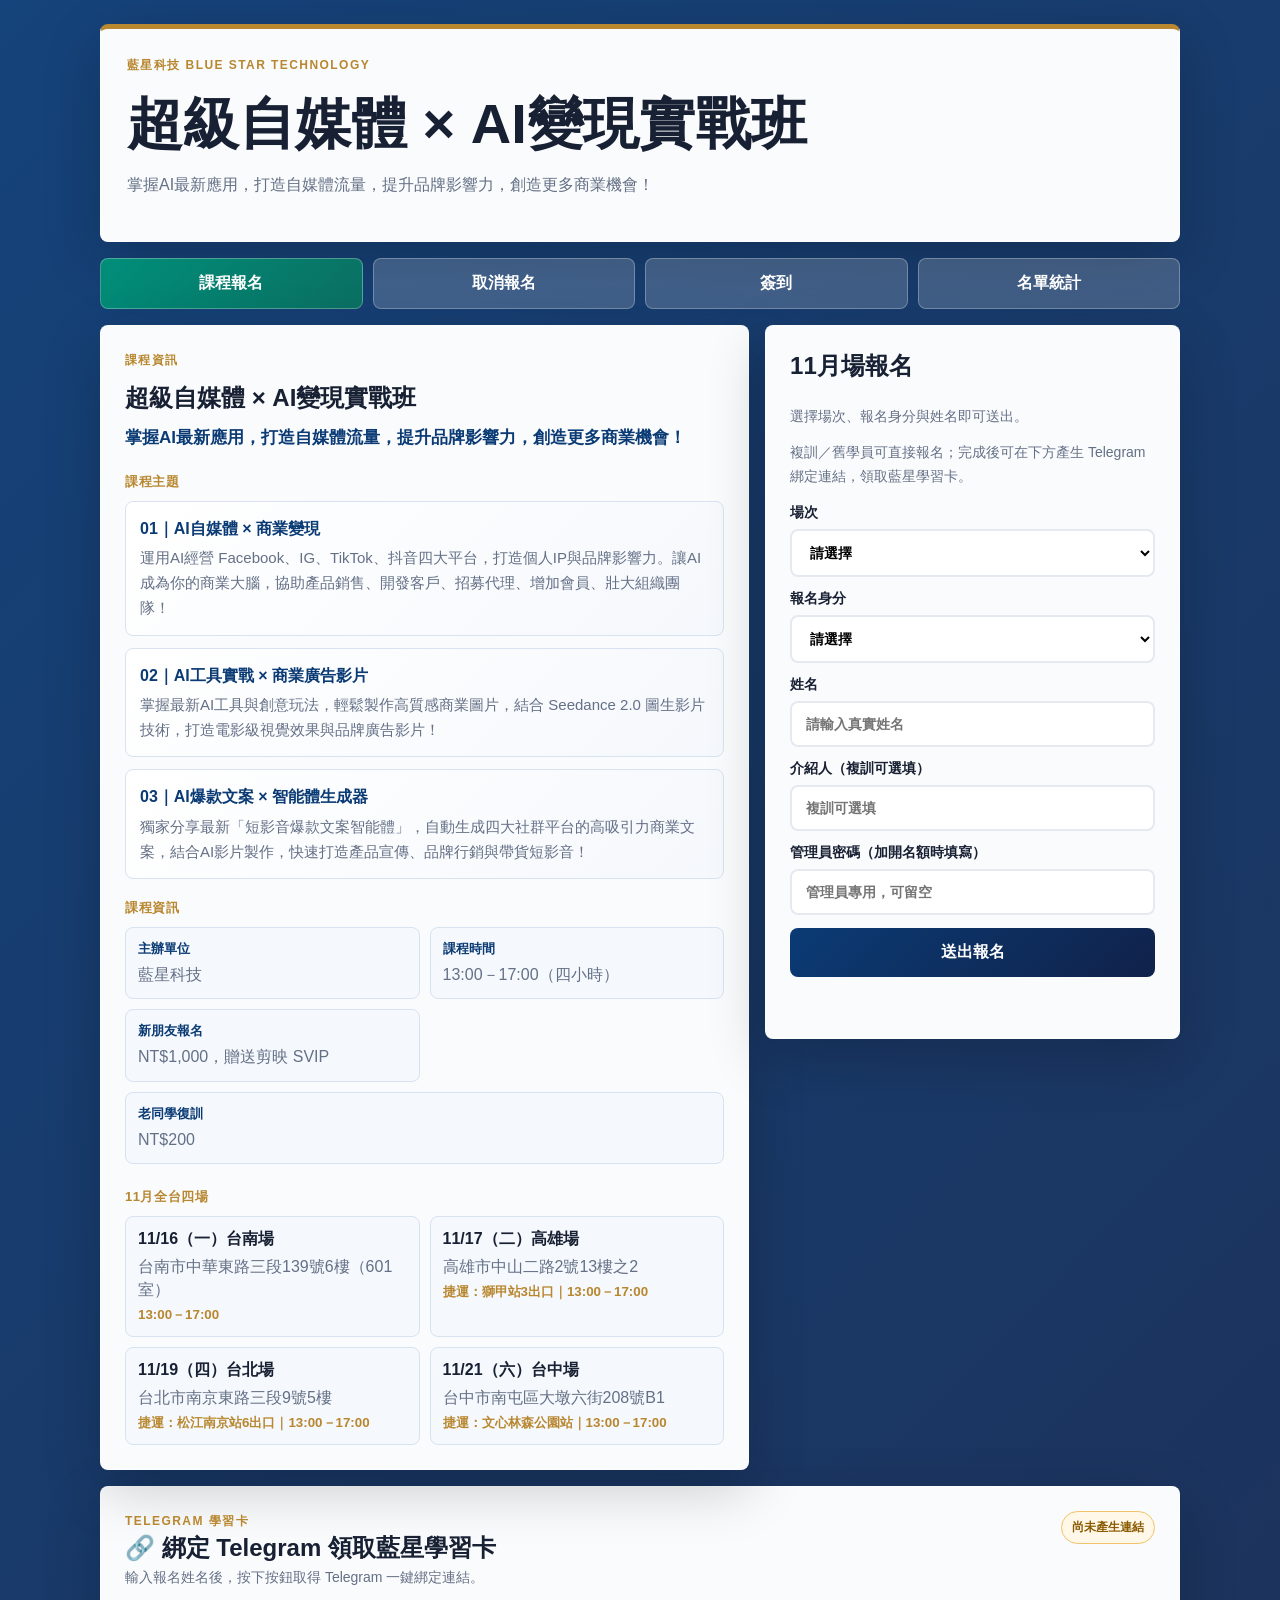
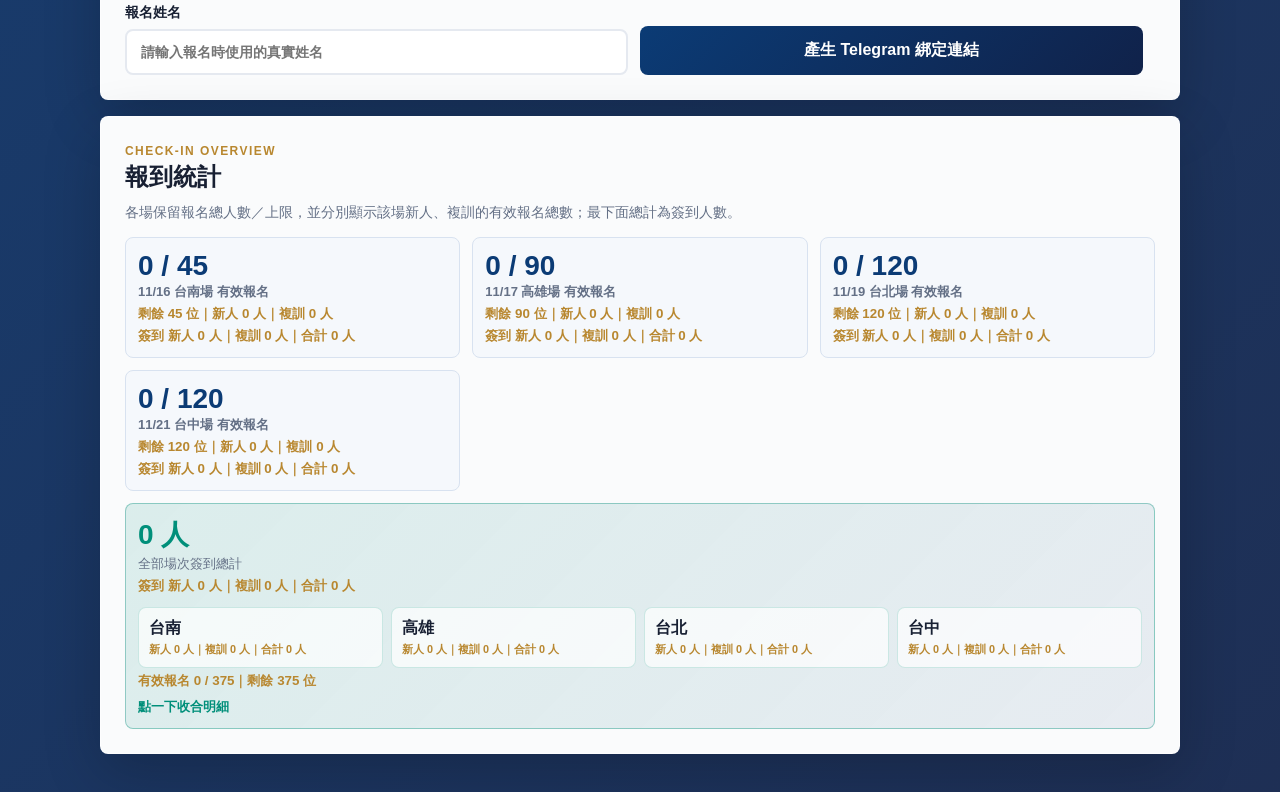
==== commit e7a9bf24: "Add admin capacity controls and raise Taipei limit" ====
--- a/index.html
+++ b/index.html
@@ -175,6 +175,6 @@
       </section>
     </div>
   </main>
-  <script src="./script.js?v=20261028175403"></script>
+  <script src="./script.js?v=20261101120000"></script>
 </body>
 </html>
--- a/styles.css
+++ b/styles.css
@@ -499,6 +499,44 @@
   align-items: end;
   gap: 12px;
   margin: 16px 0;
+}
+.capacity-panel {
+  margin: 16px 0;
+}
+.capacity-head h2,
+.capacity-head p {
+  margin-bottom: 6px;
+}
+.capacity-head p:last-child {
+  margin-bottom: 0;
+}
+.capacity-form {
+  display: grid;
+  grid-template-columns: minmax(180px, .8fr) minmax(240px, 1fr) auto;
+  align-items: end;
+  gap: 12px;
+  margin-top: 14px;
+}
+.capacity-stepper {
+  display: grid;
+  grid-template-columns: 48px minmax(120px, 1fr) 48px;
+  align-items: end;
+  gap: 8px;
+}
+.capacity-stepper > button {
+  min-height: 48px;
+  padding: 8px;
+  font-size: 24px;
+  line-height: 1;
+}
+.capacity-stepper input {
+  text-align: center;
+}
+.capacity-form > button {
+  min-height: 48px;
+}
+.capacity-hint {
+  margin: 10px 0 0;
 }
 .staff-stats {
   margin-bottom: 12px;
@@ -620,8 +658,12 @@
   .roster-head, .bottom-stats-head { align-items: flex-start; flex-direction: column; }
   .staff-hero,
   .staff-toolbar,
+  .capacity-form,
   .staff-row {
     grid-template-columns: 1fr;
+  }
+  .capacity-stepper {
+    grid-template-columns: 48px minmax(0, 1fr) 48px;
   }
   .staff-row button {
     width: 100%;
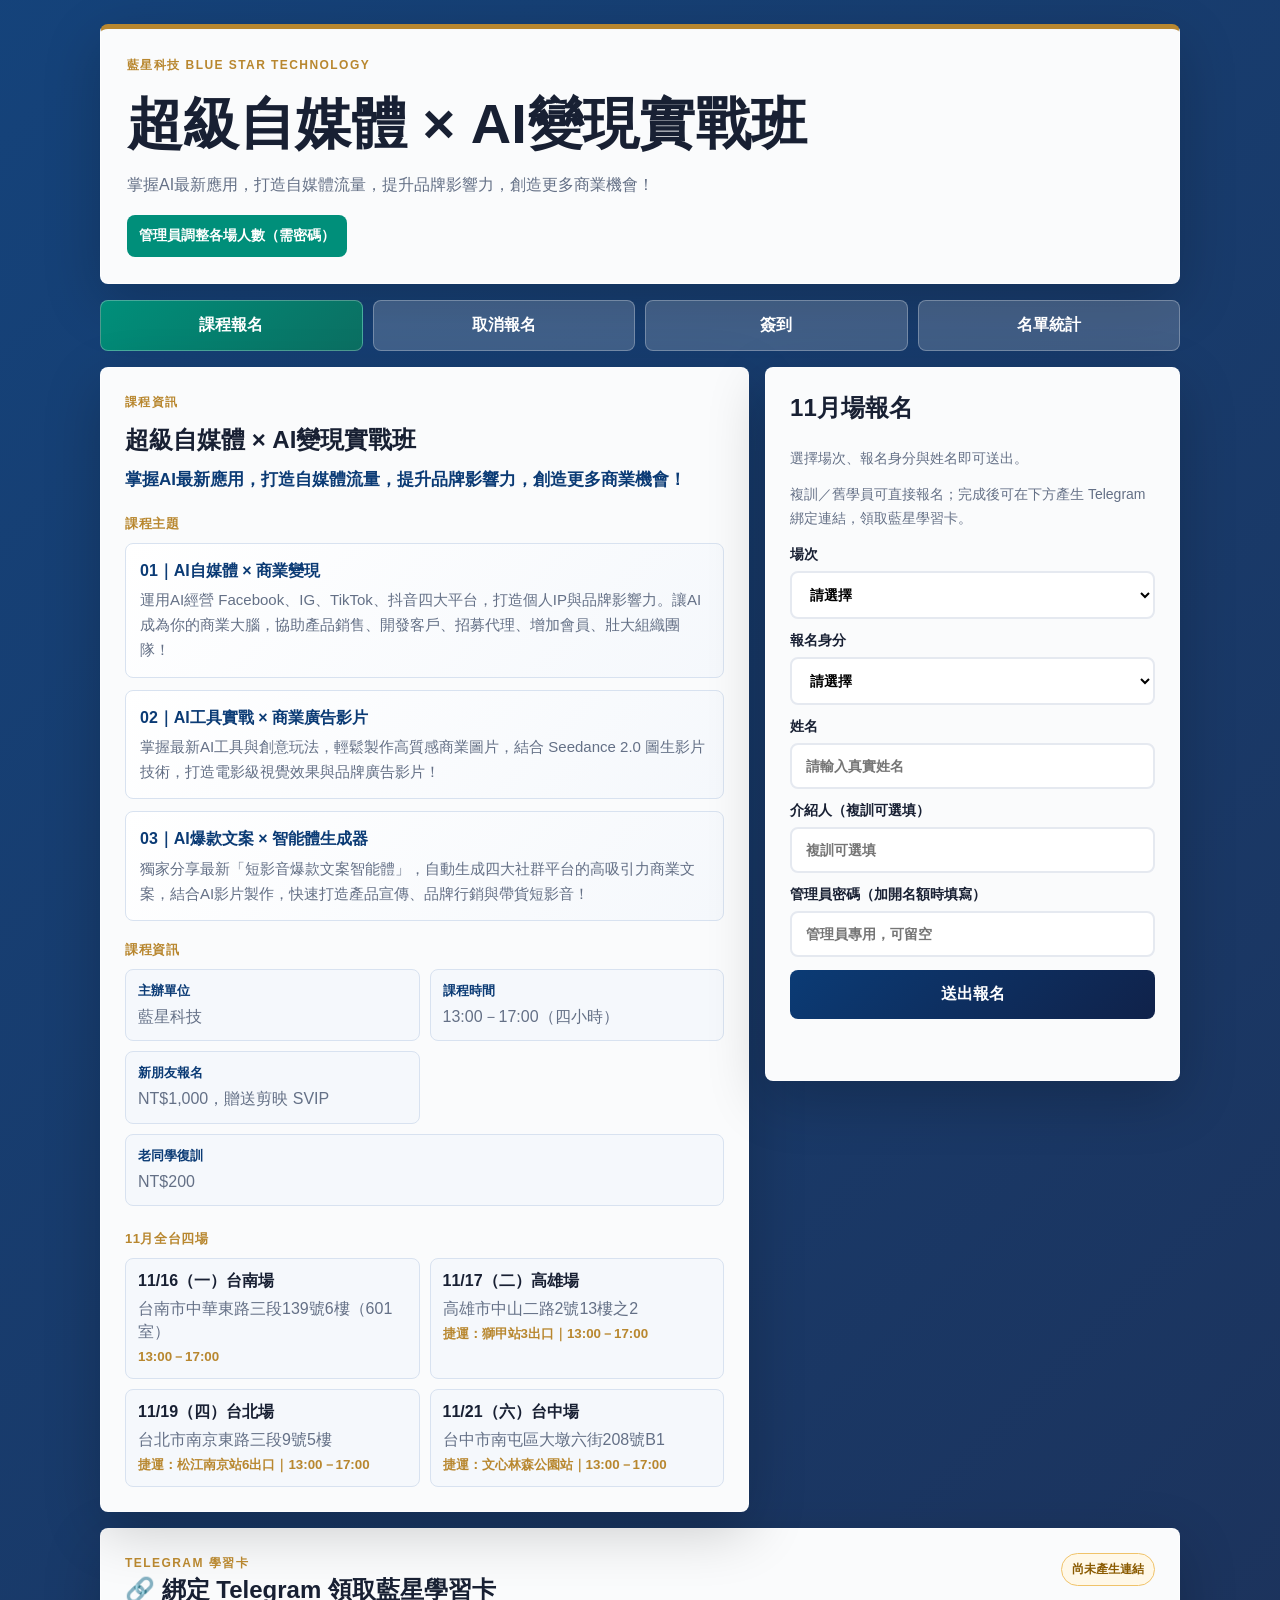
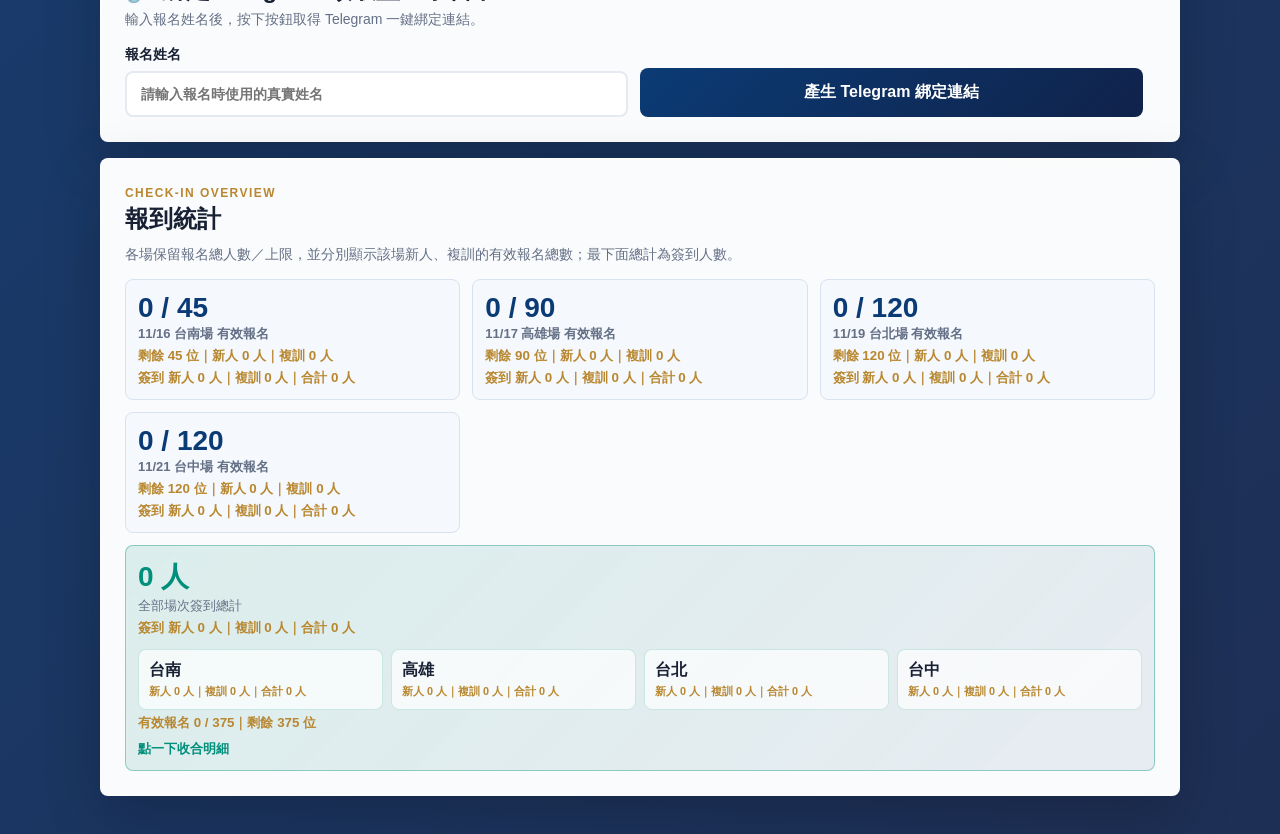
==== commit c0ea2028: "Show per-city admin capacity controls" ====
--- a/index.html
+++ b/index.html
@@ -5,7 +5,7 @@
   <meta name="viewport" content="width=device-width, initial-scale=1, viewport-fit=cover">
   <title>超級自媒體 × AI變現實戰班｜藍星科技</title>
   <meta name="description" content="藍星科技超級自媒體 × AI變現實戰班：掌握 AI 最新應用、打造自媒體流量、提升品牌影響力，創造更多商業機會。">
-  <link rel="stylesheet" href="./styles.css?v=20260827010000">
+  <link rel="stylesheet" href="./styles.css?v=20261101223000">
 </head>
 <body>
   <main class="app">
@@ -13,6 +13,7 @@
       <p class="eyebrow">藍星科技 Blue Star Technology</p>
       <h1>超級自媒體 × AI變現實戰班</h1>
       <p>掌握AI最新應用，打造自媒體流量，提升品牌影響力，創造更多商業機會！</p>
+      <a class="sheet-link" href="./staff.html?v=20261101223000">管理員調整各場人數（需密碼）</a>
     </section>
 
     <nav class="tabs" aria-label="功能選單">
--- a/styles.css
+++ b/styles.css
@@ -510,30 +510,63 @@
 .capacity-head p:last-child {
   margin-bottom: 0;
 }
-.capacity-form {
-  display: grid;
-  grid-template-columns: minmax(180px, .8fr) minmax(240px, 1fr) auto;
+.capacity-rows {
+  display: grid;
+  gap: 10px;
+  margin-top: 14px;
+}
+.capacity-row {
+  display: grid;
+  grid-template-columns: minmax(0, 1fr) auto;
   align-items: end;
   gap: 12px;
-  margin-top: 14px;
-}
-.capacity-stepper {
-  display: grid;
-  grid-template-columns: 48px minmax(120px, 1fr) 48px;
+  padding: 12px;
+  border: 1px solid var(--line);
+  border-radius: 8px;
+  background: var(--soft);
+}
+.capacity-row.busy {
+  opacity: .72;
+}
+.capacity-row-info strong,
+.capacity-row-info span,
+.capacity-row-info small {
+  display: block;
+}
+.capacity-row-info span {
+  margin-top: 4px;
+  color: var(--muted);
+}
+.capacity-row-info small {
+  margin-top: 5px;
+  color: var(--muted);
+  font-size: 12px;
+}
+.capacity-row-controls {
+  display: grid;
+  grid-template-columns: 44px 132px 44px auto;
   align-items: end;
   gap: 8px;
 }
-.capacity-stepper > button {
-  min-height: 48px;
+.capacity-row-controls > button {
+  min-height: 46px;
   padding: 8px;
-  font-size: 24px;
+  font-size: 22px;
   line-height: 1;
 }
-.capacity-stepper input {
+.capacity-row-controls label span {
+  display: block;
+  margin-bottom: 5px;
+  color: var(--muted);
+  font-size: 12px;
+}
+.capacity-row-controls input {
+  width: 100%;
   text-align: center;
 }
-.capacity-form > button {
-  min-height: 48px;
+.capacity-row-controls .capacity-save {
+  padding-inline: 14px;
+  font-size: 15px;
 }
 .capacity-hint {
   margin: 10px 0 0;
@@ -658,12 +691,12 @@
   .roster-head, .bottom-stats-head { align-items: flex-start; flex-direction: column; }
   .staff-hero,
   .staff-toolbar,
-  .capacity-form,
+  .capacity-row,
   .staff-row {
     grid-template-columns: 1fr;
   }
-  .capacity-stepper {
-    grid-template-columns: 48px minmax(0, 1fr) 48px;
+  .capacity-row-controls {
+    grid-template-columns: 44px minmax(0, 1fr) 44px auto;
   }
   .staff-row button {
     width: 100%;
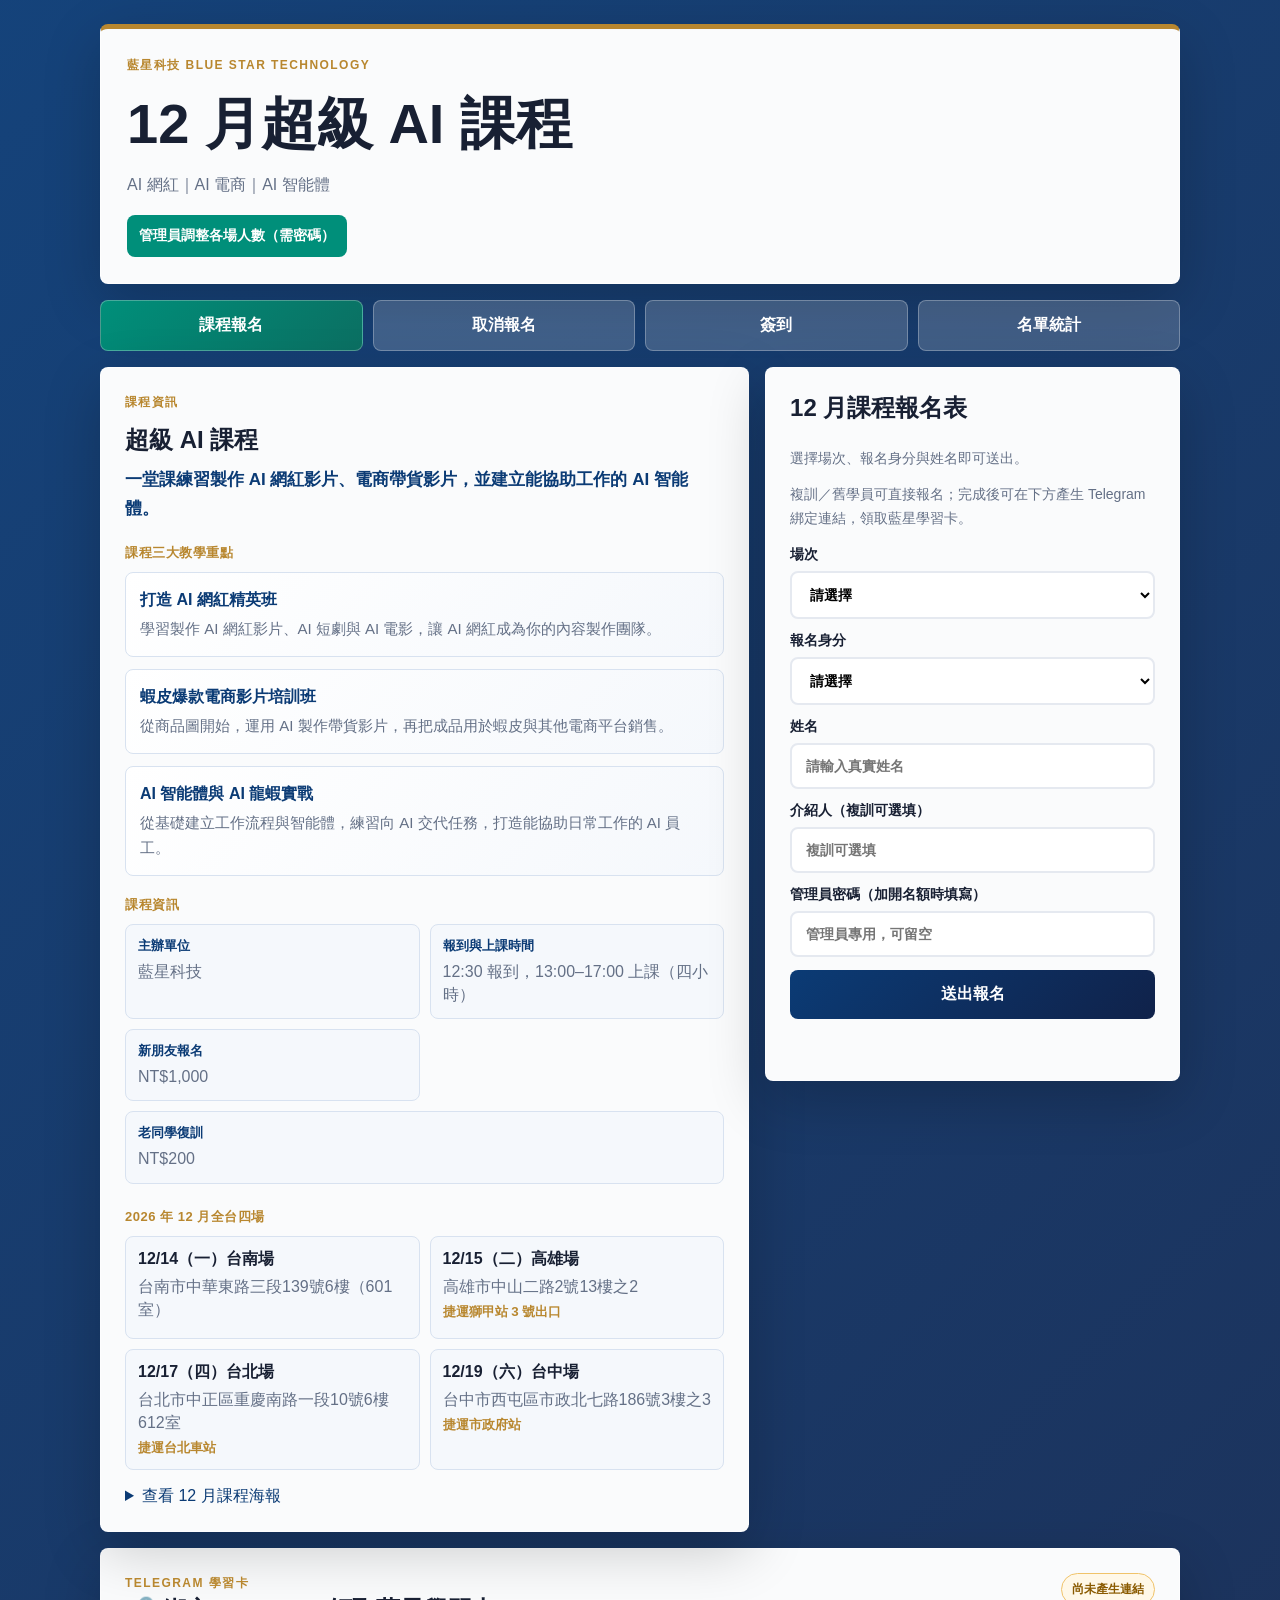
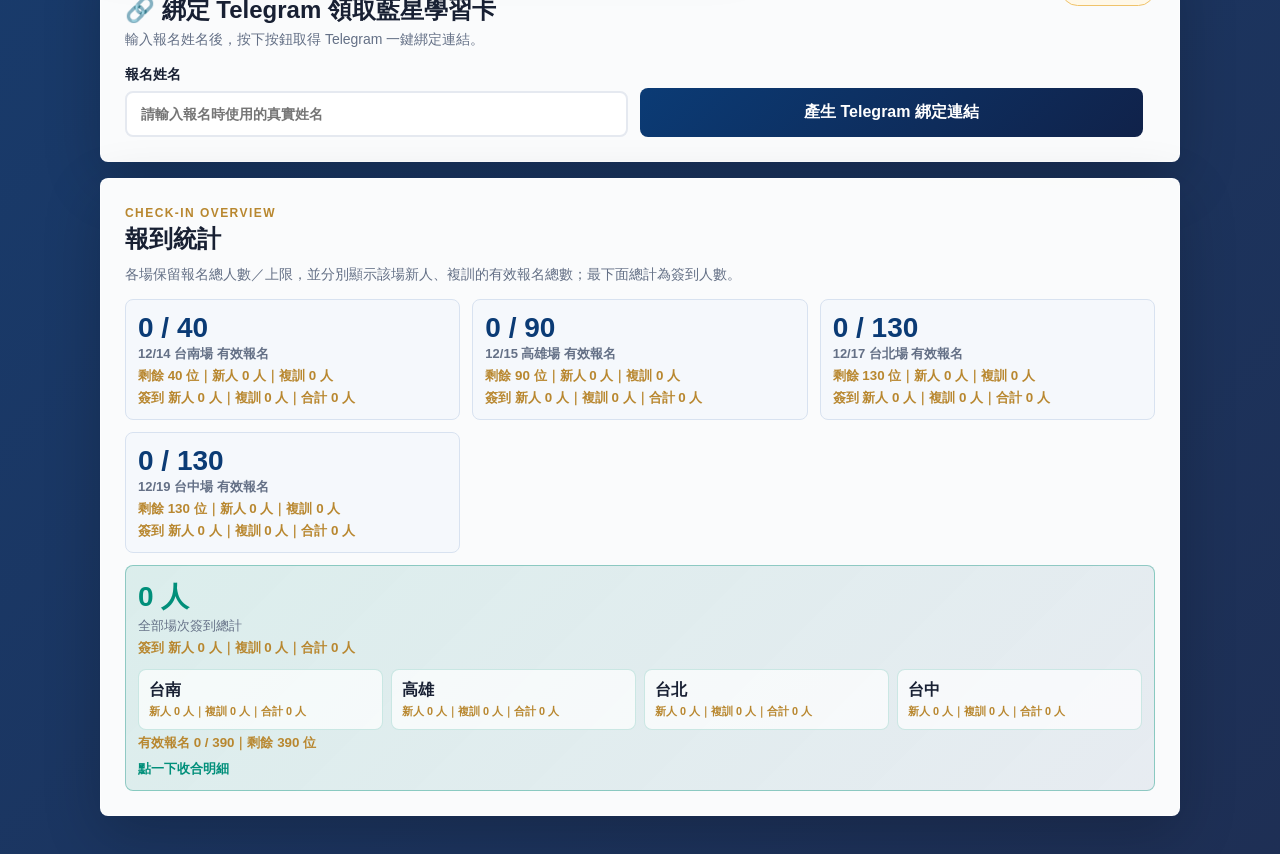
==== commit 1c6acb7a: "Prepare December course registration and four city sessions" ====
--- a/index.html
+++ b/index.html
@@ -3,17 +3,17 @@
 <head>
   <meta charset="utf-8">
   <meta name="viewport" content="width=device-width, initial-scale=1, viewport-fit=cover">
-  <title>超級自媒體 × AI變現實戰班｜藍星科技</title>
-  <meta name="description" content="藍星科技超級自媒體 × AI變現實戰班：掌握 AI 最新應用、打造自媒體流量、提升品牌影響力，創造更多商業機會。">
-  <link rel="stylesheet" href="./styles.css?v=20261101223000">
+  <title>12 月超級 AI 課程｜藍星科技</title>
+  <meta name="description" content="2026 年 12 月藍星科技超級 AI 課程。台南、高雄、台北、台中四場，12:30 報到，13:00–17:00 上課。">
+  <link rel="stylesheet" href="./styles.css?v=2026112301">
 </head>
 <body>
   <main class="app">
     <section class="hero">
       <p class="eyebrow">藍星科技 Blue Star Technology</p>
-      <h1>超級自媒體 × AI變現實戰班</h1>
-      <p>掌握AI最新應用，打造自媒體流量，提升品牌影響力，創造更多商業機會！</p>
-      <a class="sheet-link" href="./staff.html?v=20261101223000">管理員調整各場人數（需密碼）</a>
+      <h1>12 月超級 AI 課程</h1>
+      <p>AI 網紅｜AI 電商｜AI 智能體</p>
+      <a class="sheet-link" href="./staff.html?v=2026112301">管理員調整各場人數（需密碼）</a>
     </section>
 
     <nav class="tabs" aria-label="功能選單">
@@ -27,27 +27,31 @@
       <div class="grid">
         <article class="panel course">
           <p class="eyebrow">課程資訊</p>
-          <h2>超級自媒體 × AI變現實戰班</h2>
-          <p class="course-lead">掌握AI最新應用，打造自媒體流量，提升品牌影響力，創造更多商業機會！</p>
-          <h3 class="section-label">課程主題</h3>
+          <h2>超級 AI 課程</h2>
+          <p class="course-lead">一堂課練習製作 AI 網紅影片、電商帶貨影片，並建立能協助工作的 AI 智能體。</p>
+          <h3 class="section-label">課程三大教學重點</h3>
           <ul class="benefits">
-            <li><strong>01｜AI自媒體 × 商業變現</strong><span>運用AI經營 Facebook、IG、TikTok、抖音四大平台，打造個人IP與品牌影響力。讓AI成為你的商業大腦，協助產品銷售、開發客戶、招募代理、增加會員、壯大組織團隊！</span></li>
-            <li><strong>02｜AI工具實戰 × 商業廣告影片</strong><span>掌握最新AI工具與創意玩法，輕鬆製作高質感商業圖片，結合 Seedance 2.0 圖生影片技術，打造電影級視覺效果與品牌廣告影片！</span></li>
-            <li><strong>03｜AI爆款文案 × 智能體生成器</strong><span>獨家分享最新「短影音爆款文案智能體」，自動生成四大社群平台的高吸引力商業文案，結合AI影片製作，快速打造產品宣傳、品牌行銷與帶貨短影音！</span></li>
+            <li><strong>打造 AI 網紅精英班</strong><span>學習製作 AI 網紅影片、AI 短劇與 AI 電影，讓 AI 網紅成為你的內容製作團隊。</span></li>
+            <li><strong>蝦皮爆款電商影片培訓班</strong><span>從商品圖開始，運用 AI 製作帶貨影片，再把成品用於蝦皮與其他電商平台銷售。</span></li>
+            <li><strong>AI 智能體與 AI 龍蝦實戰</strong><span>從基礎建立工作流程與智能體，練習向 AI 交代任務，打造能協助日常工作的 AI 員工。</span></li>
           </ul>
           <h3 class="section-label">課程資訊</h3>
           <div class="course-meta">
             <div><strong>主辦單位</strong><span>藍星科技</span></div>
-            <div><strong>課程時間</strong><span>13:00－17:00（四小時）</span></div>
-            <div><strong>新朋友報名</strong><span>NT$1,000，贈送剪映 SVIP</span></div>
+            <div><strong>報到與上課時間</strong><span>12:30 報到，13:00–17:00 上課（四小時）</span></div>
+            <div><strong>新朋友報名</strong><span>NT$1,000</span></div>
             <div><strong>老同學復訓</strong><span>NT$200</span></div>
           </div>
-          <h3 class="section-label session-heading">11月全台四場</h3>
+          <h3 class="section-label session-heading">2026 年 12 月全台四場</h3>
           <div class="session-list" id="sessionList"></div>
+          <details class="course-poster">
+            <summary>查看 12 月課程海報</summary>
+            <a href="./december-course.jpg" target="_blank" rel="noopener"><img src="./december-course.jpg" alt="藍星科技 12 月超級 AI 課程海報，包含四場地址、時間與費用" width="941" height="1672" loading="lazy"></a>
+          </details>
         </article>
 
         <form class="panel form register-form" id="registerForm">
-          <h2>11月場報名</h2>
+          <h2>12 月課程報名表</h2>
           <p class="form-intro">選擇場次、報名身分與姓名即可送出。</p>
           <p class="form-hint">複訓／舊學員可直接報名；完成後可在下方產生 Telegram 綁定連結，領取藍星學習卡。</p>
           <label>場次<select name="session" required></select></label>
@@ -141,8 +145,8 @@
       <div class="panel">
         <div class="roster-head">
           <div>
-            <h2>11月報名與簽到名單</h2>
-            <p class="sheet-note">11月名單獨立保存；10月報名與簽到紀錄已備份封存。</p>
+            <h2>12 月報名與簽到名單</h2>
+            <p class="sheet-note">本頁顯示 12 月四場紀錄。7–11 月歷史名單已另行封存。</p>
           </div>
           <div class="roster-actions">
             <a class="sheet-link" id="sheetLink" href="#" target="_blank" rel="noopener">開啟 Google Sheet</a>
@@ -176,6 +180,6 @@
       </section>
     </div>
   </main>
-  <script src="./script.js?v=20261101120000"></script>
+  <script src="./script.js?v=2026112301"></script>
 </body>
 </html>
--- a/styles.css
+++ b/styles.css
@@ -722,3 +722,6 @@
     flex-direction: column;
   }
 }
+.course-poster { margin-top: 1rem; }
+.course-poster summary { cursor: pointer; color: var(--blue); }
+.course-poster img { display: block; width: 100%; max-width: 32rem; height: auto; margin-top: .75rem; }
